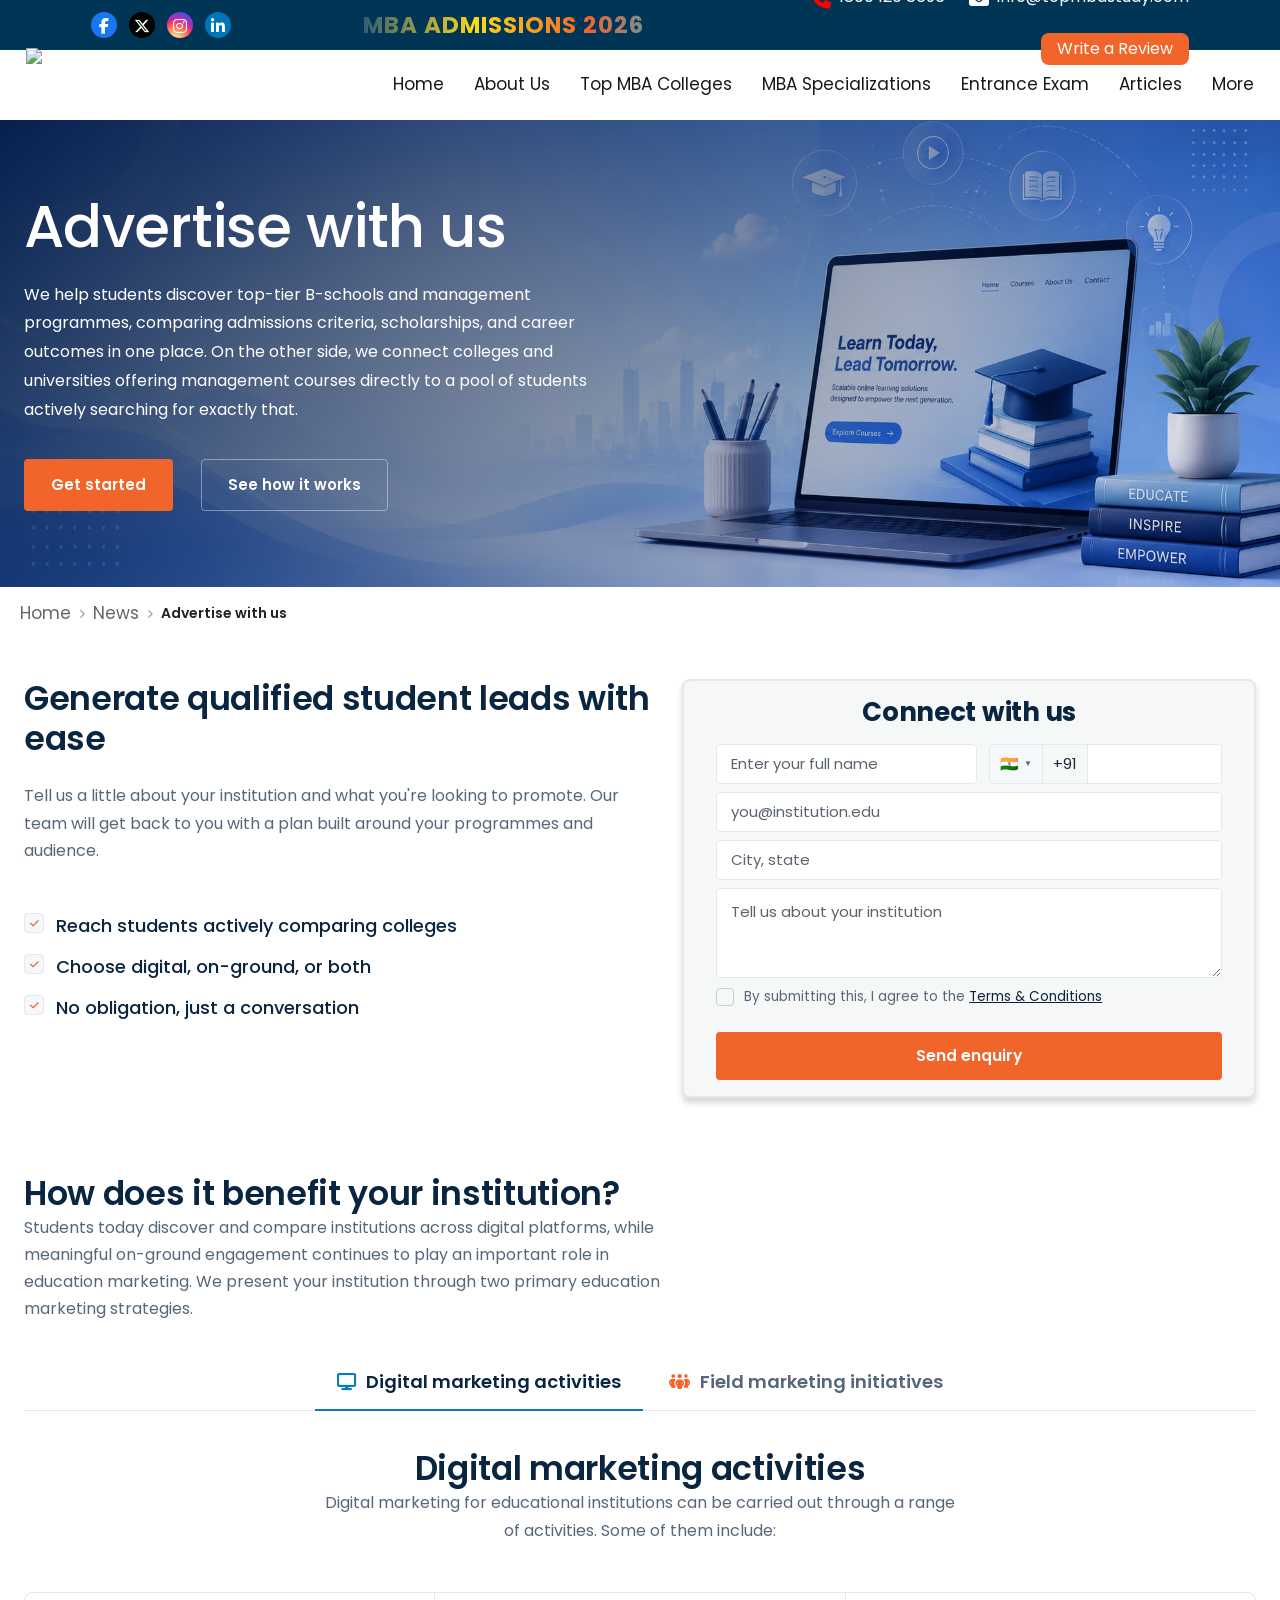
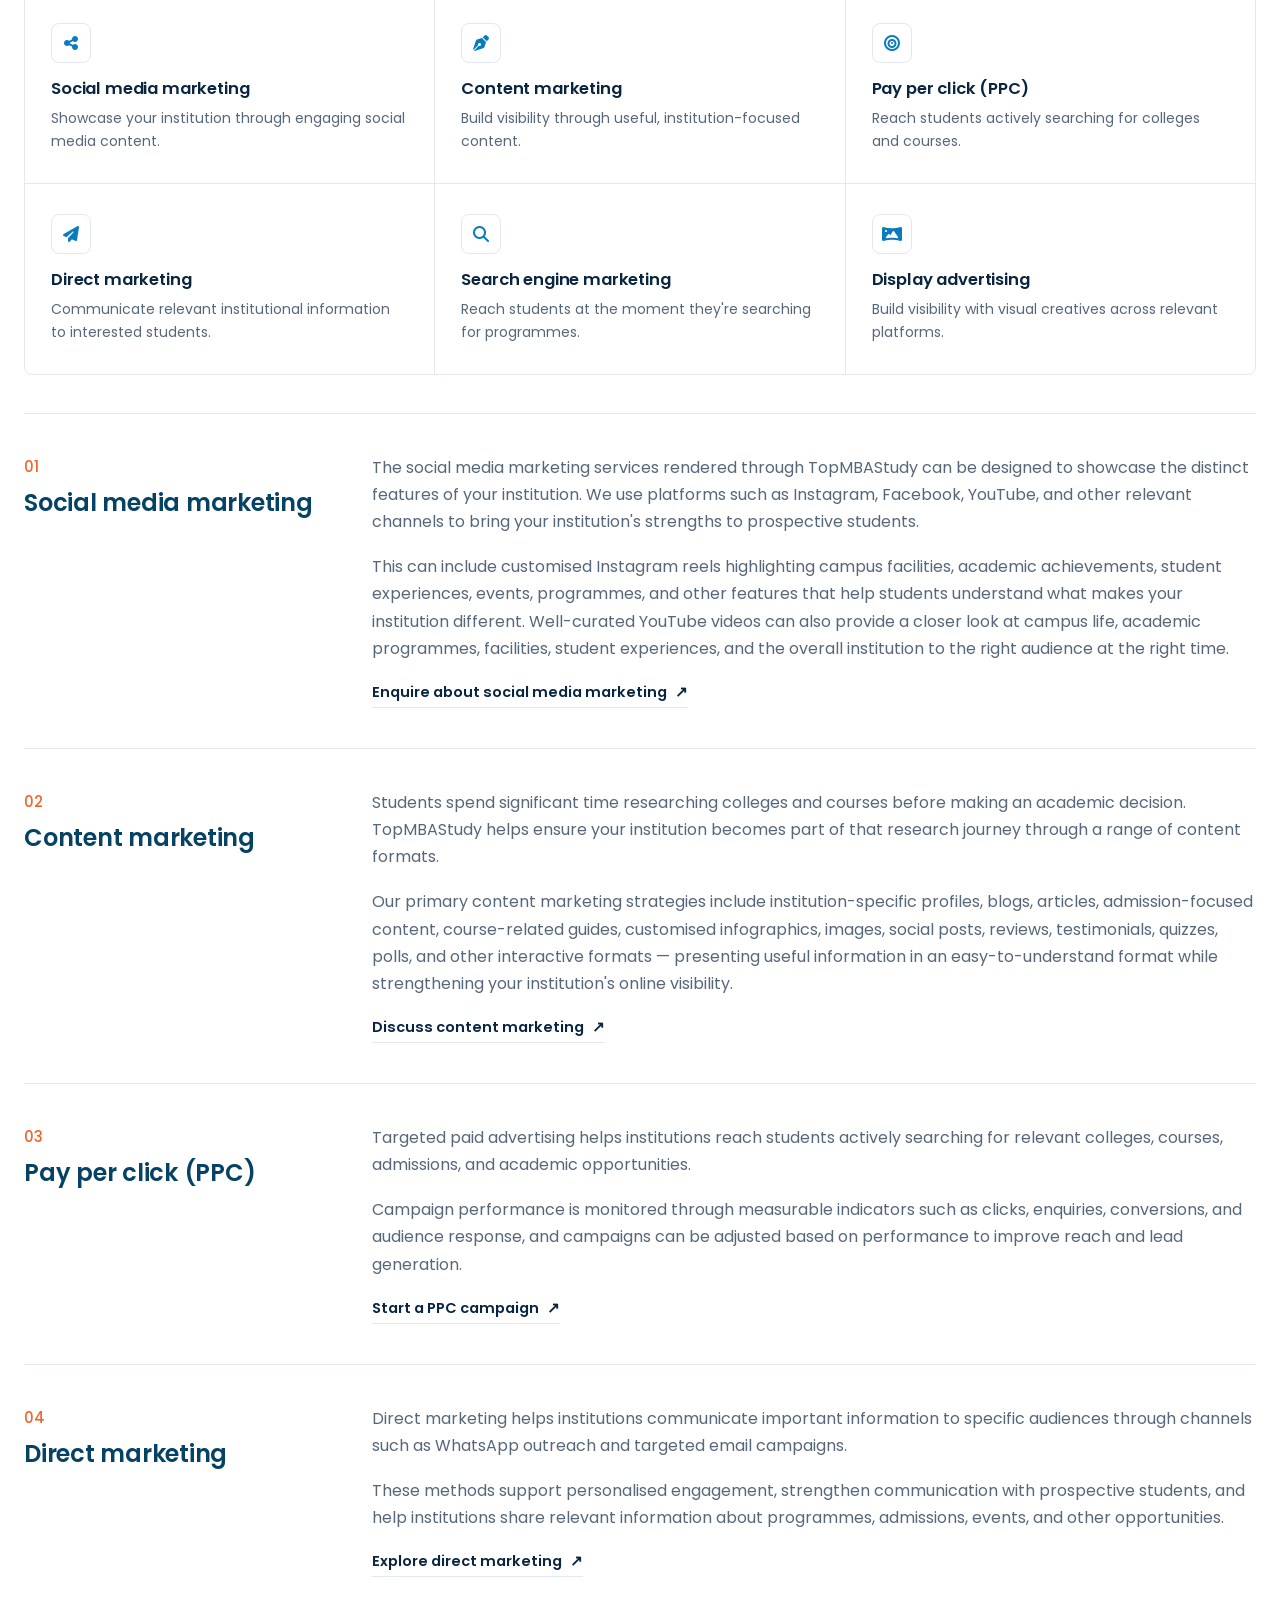
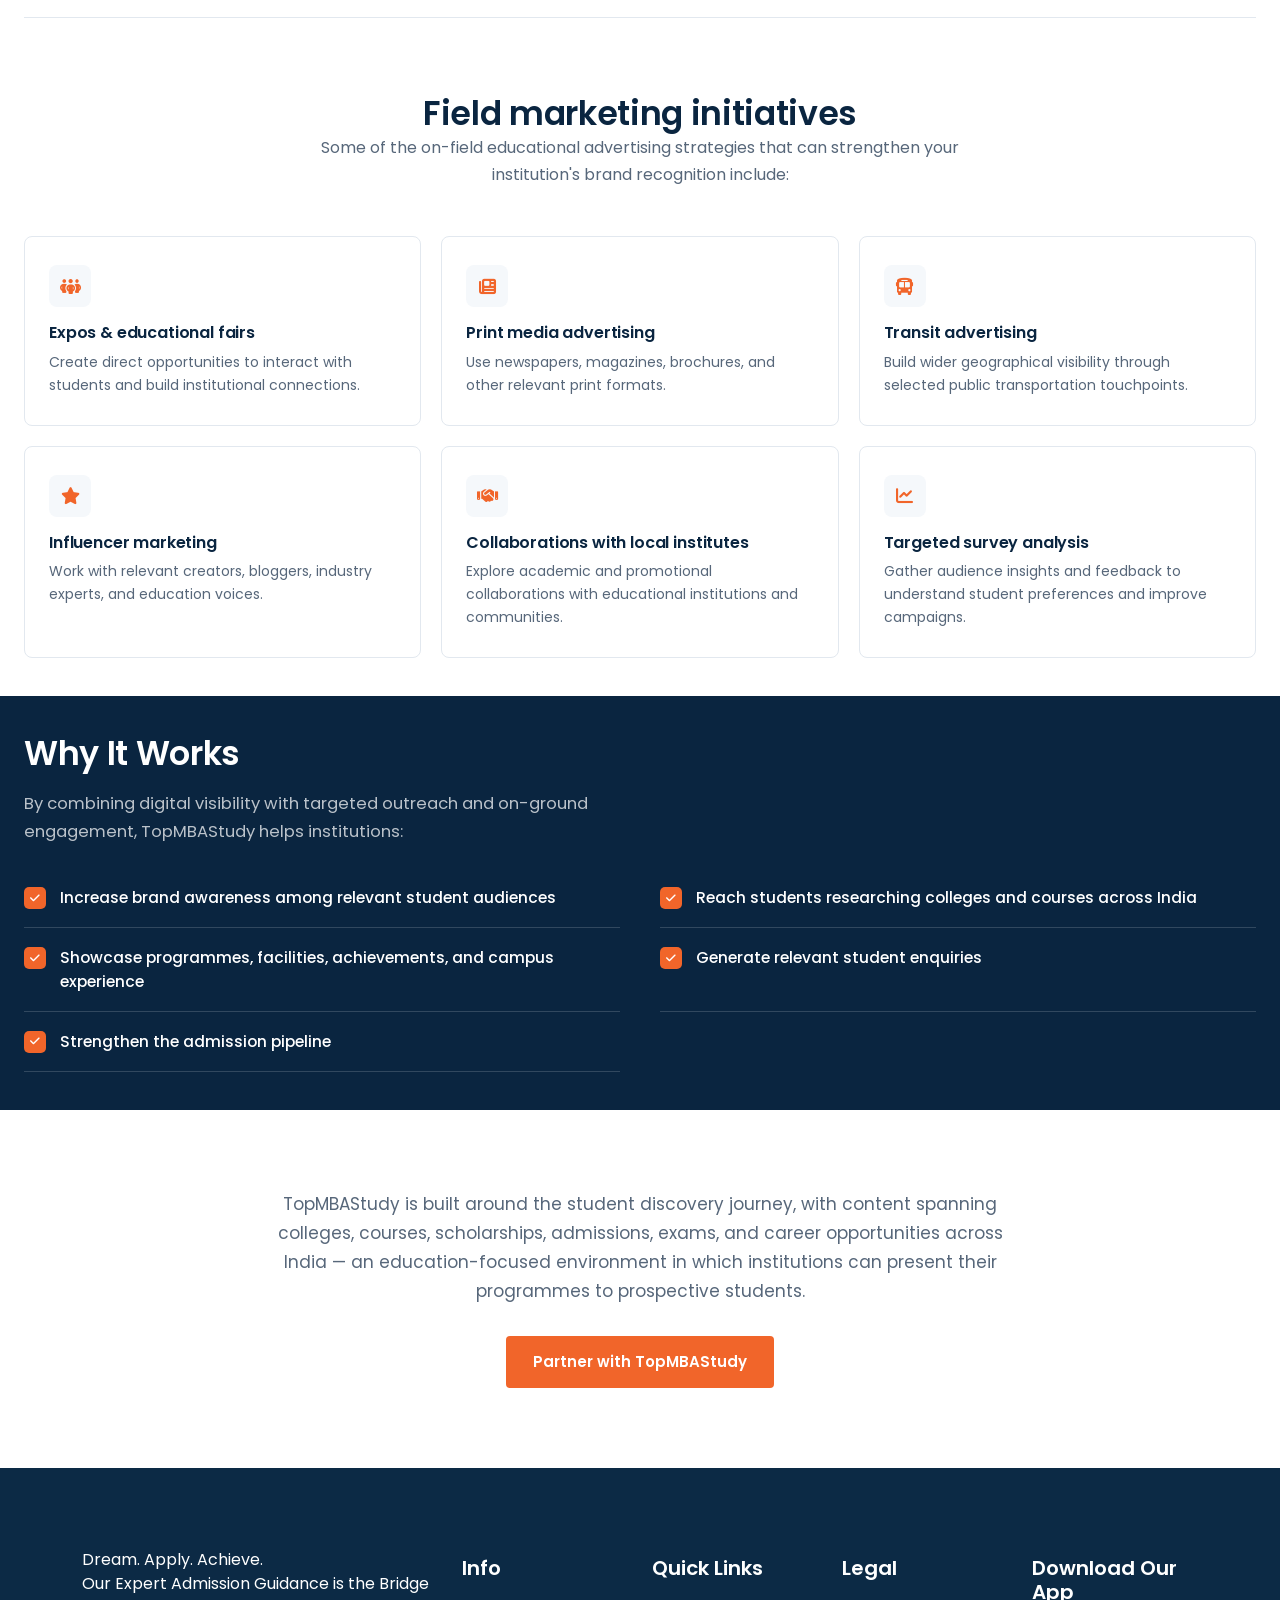
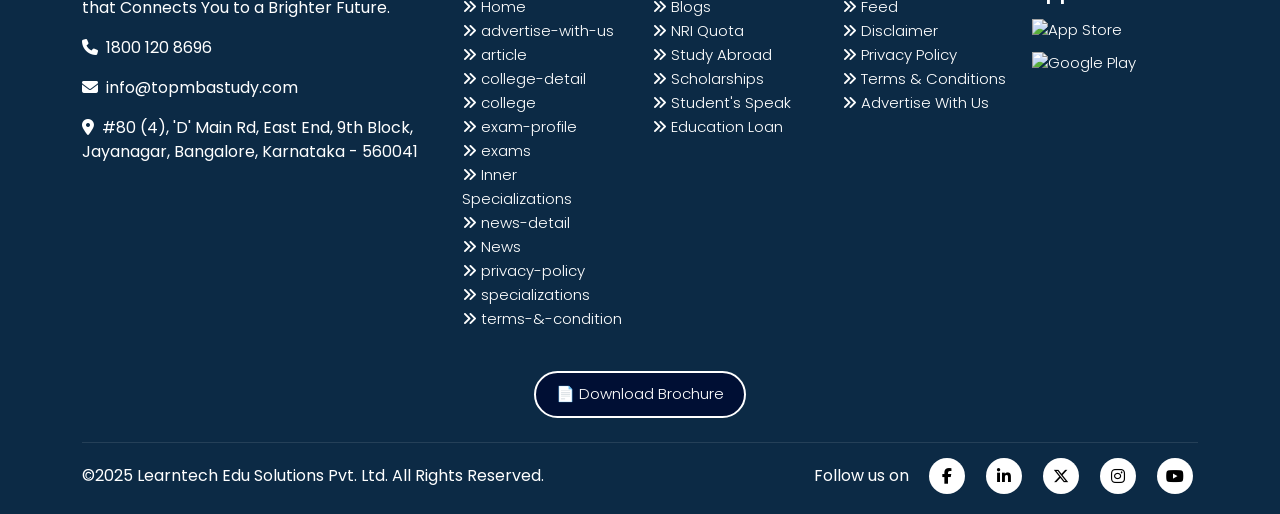
==== advertise-with-us.html @ 3ed88107 "Add files via upload" ====
<!doctype html>
<html lang="en">

<head>
    <meta charset="utf-8" />
    <meta name="viewport" content="width=device-width, initial-scale=1" />
    <title>Advertise with us</title>
    <link rel="preload" as="image" href="poster.jpg">
    <!-- Bootstrap 5 CSS -->
    <link href="https://cdn.jsdelivr.net/npm/bootstrap@5.3.3/dist/css/bootstrap.min.css" rel="stylesheet">
    <!-- Font Awesome Free CDN (no SRI/crossorigin to avoid blocking) -->
    <link rel="stylesheet" href="https://cdnjs.cloudflare.com/ajax/libs/intl-tel-input/17.0.19/css/intlTelInput.css" />
    <link href="https://cdn.jsdelivr.net/npm/bootstrap@5.3.2/dist/css/bootstrap.min.css" rel="stylesheet" />
    <link rel="stylesheet" href="https://cdn.jsdelivr.net/npm/slick-carousel@1.8.1/slick/slick.css" />
    <link rel="stylesheet" href="https://cdn.jsdelivr.net/npm/slick-carousel@1.8.1/slick/slick-theme.css" />
    <link rel="stylesheet" href="https://cdnjs.cloudflare.com/ajax/libs/font-awesome/6.5.0/css/all.min.css">
    <link rel="stylesheet" href="https://cdnjs.cloudflare.com/ajax/libs/font-awesome/7.0.1/css/all.min.css"
        integrity="sha512-2SwdPD6INVrV/lHTZbO2nodKhrnDdJK9/kg2XD1r9uGqPo1cUbujc+IYdlYdEErWNu69gVcYgdxlmVmzTWnetw=="
        crossorigin="anonymous" referrerpolicy="no-referrer" />
    <link href="https://unpkg.com/aos@2.3.1/dist/aos.css" rel="stylesheet">
    <script src="https://code.jquery.com/jquery-3.6.0.min.js"></script>
    <script src="https://cdn.jsdelivr.net/npm/bootstrap@5.3.2/dist/js/bootstrap.bundle.min.js"></script>
    <script src="https://cdn.jsdelivr.net/npm/slick-carousel@1.8.1/slick/slick.min.js"></script>
    <script src="https://cdnjs.cloudflare.com/ajax/libs/intl-tel-input/17.0.19/js/intlTelInput.min.js"></script>
    <script src="https://unpkg.com/aos@2.3.1/dist/aos.js"></script>
    <script src="https://cdnjs.cloudflare.com/ajax/libs/gsap/3.12.5/gsap.min.js"></script>
    <link href="https://fonts.googleapis.com/css2?family=Poppins:wght@100;200;300;400;500;600;700;800&display=swap"
        rel="stylesheet">
    <!-- Bootstrap Icons -->
    <link href="https://cdn.jsdelivr.net/npm/bootstrap-icons@1.11.1/font/bootstrap-icons.css" rel="stylesheet">
    <!-- Display typeface for the redesigned inner sections -->
    <link rel="preconnect" href="https://fonts.googleapis.com">
    <link
        href="https://fonts.googleapis.com/css2?family=Fraunces:opsz,wght@9..144,340;9..144,440;9..144,500;9..144,600&display=swap"
        rel="stylesheet">


    <style>
        /* Vibrant gradient background */
        .vibrant-gradient {
            background: linear-gradient(135deg,
                    #00a2e1 0%,
                    /* Bright blue */
                    #feda16 35%,
                    /* Vibrant yellow */
                    #f1652a 70%,
                    /* Strong orange/red */
                    #0b7bbf 100%
                    /* Dark blue */
                );
        }

        :root {
            --blue: #0b7bbf;
            --light-blue: #00a2e1;
            --orange: #f1652a;
            --yellow: #feda16;
            --und-green: #ffae00;
            --ink: #ffffff;
            --paper: #ffffff;
            --headline: clamp(26px, 2.5vw + 16px, 40px);
            --mega: clamp(88px, 15vw, 260px);
            --gutter: clamp(16px, 2vw, 28px);
            --safe-left: clamp(16px, 6vw, 96px);
            --safe-bottom: clamp(16px, 6vh, 120px);
        }

        * {
            box-sizing: border-box;
        }

        p {
            color: #000 !important;
            font-size: 16px !important;
        }

        h5 {
            font-size: 24px !important;
            color: #000;
            font-weight: 700;
        }

        html,
        body {
            height: 100%;
            margin: 0;
            font-family: "Poppins" !important;
            color: var(--paper);
            background: var(--ink);
        }

        .infobar {
            background: #003556;
            color: #fff;
            font-size: 15px;
            display: flex;
            justify-content: space-between;
            align-items: center;
            padding: 4px var(--gutter);
            height: 50px;


        }

        .infobar .left,
        .infobar .center,
        .infobar .right {
            display: flex;
            align-items: center;
            gap: 12px;
            margin-inline: 65px;
        }

        .infobar .left a {
            color: #000000;
            text-decoration: none;
            font-size: 18px;
            transition: opacity 0.2s, transform 0.2s;
        }

        .infobar .left a:hover {
            opacity: 1;
            transform: scale(1.1);
        }

        .infobar .center {
            justify-content: center;
            flex: 1;
            text-align: center;
        }

        .infobar .right {
            justify-content: flex-end;
        }

        /* Main navbar */
        .topbar {
            background: #ffffff;
            color: #fff;
            height: 70px;
        }

        .topbar-inner {
            max-width: 1400px;
            margin: 0 auto;
            display: flex;
            align-items: center;
            justify-content: space-between;
            padding: 0 var(--gutter);
            gap: 20px;
            height: 100%;
        }

        .btn {
            background-color: #f1652a !important;
        }

        .brand {
            display: flex;
            align-items: center;
            gap: 12px;
            text-decoration: none;
            color: #fff;
        }

        .brand img {
            height: 75px;
            width: auto;
        }

        nav {
            display: flex;
            gap: 30px;
            flex-wrap: wrap;
        }

        nav a {
            color: #000000;
            text-decoration: none;
            font-size: 17px;
            opacity: .9;
            font-weight: 4 00;
        }

        nav a:hover {
            opacity: 1;
        }

        html {
            scroll-behavior: smooth;
        }

        input,
        textarea,
        select,
        button,
        .btn,
        .form-control {
            font-family: "Poppins", sans-serif !important;
        }

        img {
            max-width: 100%;
        }

        @media (max-width: 900px) {
            .breadcrumb-nav {
                margin-left: var(--gutter);
            }
        }
    </style>
</head>

<body>

    <!-- Thin top info bar -->
    <div class="infobar">
        <div class="left">
            <a href="https://facebook.com" target="_blank" aria-label="Facebook" class="social facebook">
                <i class="fa-brands fa-facebook-f"></i>
            </a>
            <a href="https://twitter.com" target="_blank" aria-label="X (Twitter)" class="social twitter">
                <i class="fa-brands fa-x-twitter"></i>
            </a>
            <a href="https://instagram.com" target="_blank" aria-label="Instagram" class="social instagram">
                <i class="fa-brands fa-instagram"></i>
            </a>
            <a href="https://linkedin.com" target="_blank" aria-label="LinkedIn" class="social linkedin">
                <i class="fa-brands fa-linkedin-in"></i>
            </a>



            <!-- ✨ New pulsing text -->
            <span class="pulse-text">MBA Admissions 2026</span>
        </div>

        <style>
            /* Flowing gradient + pulsing glow + soft grow/shrink */
            .pulse-text {
                position: relative;
                font-weight: 700;
                font-size: 23px;
                margin-left: 120px;
                text-transform: uppercase;
                letter-spacing: 1px;
                color: #ffffff;
                /* fallback color */
                background: linear-gradient(90deg,
                        rgba(255, 255, 255, 0.2) 0%,
                        #feda16 20%,
                        #f1652a 40%,
                        #00b7ff 60%,
                        rgba(255, 255, 255, 0.2) 100%);
                background-size: 200% auto;
                -webkit-background-clip: text;
                -webkit-text-fill-color: transparent;
                animation:
                    highlightFlow 3.5s linear infinite,
                    pulseGlow 2.5s ease-in-out infinite,
                    pulseScale 3s ease-in-out infinite;
                white-space: nowrap;
                display: inline-block;
            }

            /* Gradient flowing animation */
            @keyframes highlightFlow {
                0% {
                    background-position: 200% center;
                }

                50% {
                    background-position: 100% center;
                }

                100% {
                    background-position: -200% center;
                }
            }

            /* Soft glowing pulse */
            @keyframes pulseGlow {
                0% {
                    filter: brightness(0.9) drop-shadow(0 0 2px rgba(255, 255, 255, 0.2));
                }

                50% {
                    filter: brightness(1.5) drop-shadow(0 0 8px rgba(255, 213, 0, 0.6));
                }

                100% {
                    filter: brightness(0.9) drop-shadow(0 0 2px rgba(255, 255, 255, 0.2));
                }
            }

            /* Gentle size pulse (grow and shrink) */
            @keyframes pulseScale {
                0% {
                    transform: scale(1);
                }

                50% {
                    transform: scale(1.08);
                }

                100% {
                    transform: scale(1);
                }
            }


            .left {
                display: flex;
                gap: 10px;
            }

            .left a.social {
                display: inline-flex;
                align-items: center;
                justify-content: center;
                width: 26px;
                height: 26px;
                border-radius: 50%;
                color: #fff;
                font-size: 16px;
                transition: all 0.3s ease;

            }

            .left i {
                margin-top: 2px;
            }


            .facebook {
                background-color: #1877f2;
            }

            .twitter {
                background-color: #000000;
            }


            .instagram {
                background: radial-gradient(circle at 30% 107%, #a19b58 0%,
                        #fdf497 5%, #fd5949 45%, #d6249f 60%, #285AEB 90%);
            }


            .linkedin {
                background-color: #0077b5;
            }

            .left a.social:hover {
                transform: translateY(-3px) scale(1.05);
                opacity: 0.9;
            }
        </style>



        <div class="right d-flex align-items-center gap-4 fs-5 flex-wrap text-white">
            <div class="d-flex align-items-center gap-2">
                <i class="fa-solid fa-phone" style="color: red;"></i>
                <span class="fs-6">1800 120 8696</span>
            </div>

            <div class="d-flex align-items-center gap-2">
                <i class="fa-solid fa-envelope" style="color: #fff;"></i>
                <span class="fs-6">info@topmbastudy.com</span>
            </div>

            <button class="btn py-1 px-3 btn-orange">Write a Review</button>
        </div>

        <style>
            .right i {
                margin-top: 4px;
            }

            .btn-orange {
                background-color: #fd9b28;
                color: #fff !important;
                border: none;
                border-radius: 8px !important;
                transition: all 0.3s ease;
            }

            .btn-orange:hover {
                background-color: #e9851f;

            }
        </style>

    </div>


    <!-- Main navbar -->
    <header class="topbar" role="banner">
        <div class="topbar-inner">
            <a class="brand" href="index.html">
                <img src="Top MBA Study Logo_Color.svg" alt="Logo">
            </a>

            <nav aria-label="Primary">
                <a href="index.html">Home</a>

                <div class="dropdown">
                    <a href="#">About Us</a>
                    <div class="dropdown-content">
                        <a href="#">Who We Are</a>
                        <a href="#">Vision & Mission</a>
                        <a href="#">What Do We Offer?</a>
                        <a href="#">Why Choose Us?</a>
                    </div>
                </div>

                <div class="dropdown">
                    <a href="courses.html">Top MBA Colleges</a>
                    <div class="dropdown-content top-colleges">
                        <div class="dropdown-column">
                            <h4>Colleges By State</h4>
                            <a href="#">Maharashtra</a>
                            <a href="#">Karnataka</a>
                            <a href="#">Tamil Nadu</a>
                            <a href="#">Delhi NCR</a>
                            <a href="#">West Bengal</a>
                            <a href="#">Gujarat</a>
                            <a href="#" class="view-more">View More <i class="fa-solid fa-location-arrow"></i></a>
                        </div>

                        <div class="dropdown-column">
                            <h4>Colleges By City</h4>
                            <a href="#">Mumbai</a>
                            <a href="#">Bangalore</a>
                            <a href="#">Chennai</a>
                            <a href="#">Pune</a>
                            <a href="#">Delhi</a>
                            <a href="#">Hyderabad</a>
                            <a href="#">Kolkata</a>
                            <a href="#" class="view-more">View More <i class="fa-solid fa-location-arrow"></i></a>
                        </div>

                        <div class="dropdown-column">
                            <h4>Popular Colleges</h4>
                            <a href="#">IIM Ahmedabad</a>
                            <a href="#">IIM Bangalore</a>
                            <a href="#">ISB Hyderabad</a>
                            <a href="#">XLRI Jamshedpur</a>
                            <a href="#">SPJIMR Mumbai</a>
                            <a href="#">MDI Gurgaon</a>
                            <a href="#">NMIMS Mumbai</a>
                            <a href="#" class="view-more">View More <i class="fa-solid fa-location-arrow"></i></a>
                        </div>
                    </div>
                </div>
                <div class="dropdown">
                    <a href="specializations.html">MBA Specializations</a>
                    <div class="dropdown-content specializations">
                        <div class="spec-grid">
                            <a href="#"><img src="specializations-imgs/Marketing.svg" width="20%" alt=""> Marketing
                                Management</a>
                            <a href="#"><img src="specializations-imgs/Finance.svg" width="20%" alt=""> Finance
                                Management</a>
                            <a href="#"><img src="specializations-imgs/Human Resource.svg" width="20%" alt=""> Human
                                Resource Management</a>
                            <a href="#"><img src="specializations-imgs/International Business.svg" width="20%" alt="">
                                International Business</a>
                            <a href="#"><img src="specializations-imgs/International Business.svg" width="20%" alt="">
                                Operations Management</a>
                            <a href="#"><img src="specializations-imgs/Information Technology.svg" width="20%" alt="">
                                Information Technology</a>
                            <a href="#"><img src="specializations-imgs/Business Analytics.svg" width="20%" alt="">
                                Business Analytics</a>
                            <a href="#"><img src="specializations-imgs/Entrepreneurship.svg" width="20%" alt="">
                                Entrepreneurship</a>
                            <a href="#"><img src="specializations-imgs/Entrepreneurship.svg" width="20%" alt="">
                                Healthcare Management</a>
                            <a href="#"><img src="specializations-imgs/Logistics & Supply Chain.svg" width="20%" alt="">
                                Logistics & Supply Chain</a>
                            <a href="#"><img src="specializations-imgs/Retail Management.svg" width="20%" alt="">
                                Retail
                                Management</a>
                            <a href="#"><img src="specializations-imgs/Tourism & Hospitality.svg" width="20%" alt="">
                                Tourism & Hospitality</a>
                            <a href="#"><img src="specializations-imgs/Project Management.svg" width="20%" alt="">
                                Project Management</a>
                            <a href="#"><img src="specializations-imgs/Agri-Business.svg" width="20%" alt="">
                                Agri-Business</a>
                            <a href="#"><img src="specializations-imgs/Media & Communication.svg" width="20%" alt="">
                                Media & Communication</a>
                            <a href="#" class="view-more mx-3 fs-6">View More <i
                                    class="fa-solid fa-location-arrow"></i></a>
                        </div>
                    </div>
                </div>
                <div class="dropdown">
                    <a href="exams.html">Entrance Exam</a>
                    <div class="dropdown-content">
                        <a href="#">CAT</a>
                        <a href="#">XAT</a>
                        <a href="#">CMAT</a>
                        <a href="#">ATMA</a>
                        <a href="#">NMAT by GMAC</a>
                        <a href="#">SNAP</a>
                        <a href="#">GMAT</a>
                        <a href="#">KMAT</a>
                        <a href="#">PGCET</a>
                        <a href="#">CUET-PG</a>
                        <a href="#" class="view-more">View More <i class="fa-solid fa-location-arrow"></i></a>
                        <!-- <a href="#">MAH-CET</a>
                        <a href="#">AP ICET</a>
                        <a href="#">TANCET</a> -->
                    </div>
                </div>
                <a href="#">Articles</a>
                <a href="#">More</a>
            </nav>

            <style>
                /* --------------------
   Base Setup
-------------------- */


                .spec-grid img {
                    border: 1px solid rgb(228, 228, 228);
                    background-color: #dcecfa;
                    border-radius: 20px;
                }

                /* --------------------
   Navigation & Dropdown Base
-------------------- */
                nav {
                    display: flex;
                    justify-content: center;
                    gap: 30px;
                    position: relative;
                }

                .dropdown {
                    position: relative;
                }

                .dropdown>a {
                    position: relative;
                    z-index: 2;
                }

                .dropdown-content {
                    position: absolute;
                    top: 100%;
                    left: 50%;
                    transform: translateX(-50%) translateY(10px);
                    opacity: 0;
                    pointer-events: none;
                    background: #ffffff;
                    min-width: 200px;
                    box-shadow: 0 8px 24px rgba(0, 0, 0, 0.1);
                    border-radius: 10px;
                    padding: 10px;
                    z-index: 999;
                    transition: all 0.25s ease;
                    font-family: "Poppins", sans-serif !important;
                }

                .dropdown:hover .dropdown-content {
                    opacity: 1;
                    transform: translateX(-50%) translateY(0);
                    pointer-events: auto;
                }

                /* --------------------
   Headings
-------------------- */
                .dropdown-content h4,
                .dropdown-column h4 {
                    color: var(--orange);
                    font-size: 17px;
                    font-weight: 600;
                    margin-bottom: 10px;
                }

                /* --------------------
   Dropdown Links with Arrow Animation
-------------------- */
                .dropdown-content a,
                .dropdown-column a {
                    position: relative;
                    display: flex;
                    align-items: center;
                    gap: 6px;
                    text-decoration: none;
                    color: #000;
                    font-size: 14.5px;
                    padding: 6px 10px;
                    border-radius: 6px;
                    font-weight: 500;
                    transition: all 0.35s ease;
                    transform: translateX(0);
                }

                /* Hidden arrow before hover */
                .dropdown-content a::before,
                .dropdown-column a::before {
                    content: "\f101";
                    /* Font Awesome right arrow (fa-arrow-right) */
                    font-family: "Font Awesome 6 Free";
                    font-weight: 900;
                    opacity: 0;
                    transform: translateX(-6px);
                    transition: all 0.35s ease;
                    font-size: 13px;
                    color: var(--orange);

                }

                /* On hover: arrow appears and moves right, text slides a bit */
                .dropdown-content a:hover,
                .dropdown-column a:hover {
                    color: #002147;
                    transform: translateX(4px);
                    font-weight: 600 !important;
                }

                .dropdown-content a:hover::before,
                .dropdown-column a:hover::before {
                    opacity: 1;
                    transform: translateX(0);
                }

                /* --------------------
   View More Button
-------------------- */
                .dropdown-content .view-more {
                    display: inline-block;
                    color: rgb(0, 76, 114);
                    border-radius: 20px;
                    font-size: 13px;
                    text-decoration: none;
                    transition: background 0.3s ease;
                }

                /* --------------------
   Layout Variants
-------------------- */
                .spec-grid {
                    min-width: 380px;
                }

                .dropdown-content.top-colleges {
                    min-width: 800px;
                    display: grid;
                    grid-template-columns: repeat(3, 1fr);
                    gap: 30px;
                }

                .dropdown-content.specializations {
                    min-width: 420px;
                    columns: 2;
                }

                /* --------------------
   Dropdown Fade Animation
-------------------- */
                @keyframes fadeIn {
                    from {
                        opacity: 0;
                        transform: translateY(10px);
                    }

                    to {
                        opacity: 1;
                        transform: translateY(0);
                    }
                }
            </style>



        </div>
    </header>

    <!-- =========================================================
         REDESIGNED INNER CONTENT
         Design system: flat bordered components, no gradients, no
         pill radii, no heavy shadows. Fraunces for display headings,
         Poppins for UI/body (matches the existing navbar/footer).
    ========================================================= -->
    <style>
        /* ---------- Design tokens (additive; header/footer untouched) ---------- */
        :root {
            --n-navy: #0a2540;
            --n-navy-2: #123256;
            --n-paper: #ffffff;
            --n-mist: #f5f8fb;
            --n-line: #e2e8ef;
            --n-line-dark: rgba(255, 255, 255, .16);
            --n-text: #1c2b3a;
            --n-muted: #57677a;
            --n-muted-light: rgba(255, 255, 255, .72);
            --n-radius-s: 4px;
            --n-radius-m: 8px;
            --n-max: 1380px;
        }

        .aw2 {
            font-family: "Poppins", sans-serif;
            color: var(--n-text);
        }

        .aw2 * {
            box-sizing: border-box;
        }

        .aw2 .aw2-container {
            max-width: var(--n-max);
            margin: 0 auto;
            padding: 0 24px;
        }

        .aw2 h1,
        .aw2 h2,
        .aw2 h3 {
            font-family: "Poppins", sans-serif;
            color: var(--n-navy);
            margin: 0;
            letter-spacing: -0.01em;
        }

        .aw2 p {
            color: var(--n-muted) !important;
            font-size: 16px !important;
            line-height: 1.7;
            margin: 0;
        }

        .aw2 a {
            font-family: "Poppins", sans-serif;
        }

        .aw2 img {
            display: block;
            max-width: 100%;
        }

        .aw2-section {
            padding: 38px 0;
        }



        .aw2-eyebrow {
            display: inline-flex;
            align-items: center;
            gap: 8px;
            font-size: 13.5px;
            font-weight: 600;
            color: var(--n-blue, #0b7bbf);
            margin: 0 0 14px;
        }

        .aw2-eyebrow::before {
            content: "";
            width: 16px;
            height: 1.5px;
            background: var(--orange);
        }

        .aw2-h2 {
            font-size: clamp(26px, 2.6vw, 34px);
            font-weight: 600;
            color: #00244c;
            line-height: 1.2;
            margin-bottom: 16px;
        }

        .aw2-lead {
            max-width: 640px;
            font-size: 16.5px !important;
            color: var(--n-muted) !important;
            line-height: 1.75;
        }

        .aw2-head {
            max-width: 680px;
            margin-bottom: 48px;
        }

        .aw2-head.aw2-center {
            margin-left: auto;
            margin-right: auto;
            text-align: center;
        }

        /* ---------- Buttons ---------- */
        .aw2-btn {
            display: inline-flex;
            align-items: center;
            gap: 10px;
            padding: 14px 26px;
            border-radius: var(--n-radius-s);
            font-family: "Poppins", sans-serif;
            font-weight: 600;
            font-size: 15px;
            text-decoration: none;
            border: 1.5px solid transparent;
            cursor: pointer;
            transition: background .2s ease, color .2s ease, border-color .2s ease;
        }

        .aw2-btn-primary {
            background: var(--orange);
            color: #fff !important;
        }

        .aw2-btn-primary:hover {
            background: #d9531c;
            color: #fff !important;
        }

        .aw2-btn-ghost-light {
            border-color: rgba(255, 255, 255, .4);
            color: #fff !important;
            background: transparent;
        }

        .aw2-btn-ghost-light:hover {
            border-color: #fff;
            background: rgba(255, 255, 255, .08);
        }

        .aw2-btn-outline {
            border-color: var(--n-navy);
            color: var(--n-navy) !important;
            background: transparent;
        }

        .aw2-btn-outline:hover {
            background: var(--n-navy);
            color: #fff !important;
        }

        .aw2-text-link {
            display: inline-flex;
            align-items: center;
            gap: 8px;
            font-weight: 600;
            font-size: 14.5px;
            text-decoration: none;
            color: var(--n-navy) !important;
            border-bottom: 1.5px solid var(--n-line);
            padding-bottom: 3px;
            transition: border-color .2s ease, color .2s ease, gap .2s ease;
        }

        .aw2-text-link span {
            transition: transform .2s ease;
        }

        .aw2-text-link:hover {
            border-color: var(--orange);
            color: var(--orange) !important;
        }

        .aw2-text-link:hover span {
            transform: translate(3px, -3px);
        }

        /* ================= HERO ================= */
        .aw2-hero {
            background: linear-gradient(135deg, rgb(5, 32, 77), rgba(7, 25, 54, 0)), url('Advertise-bg.png') center / cover no-repeat;
            padding: 76px 0 0;
            overflow: hidden;
        }

        .aw2-hero-grid {
            display: grid;
            grid-template-columns: 1.05fr 0.95fr;
            align-items: center;
            gap: 56px;
        }

        .aw2-hero-copy {
            padding-bottom: 76px;
            animation: aw2-rise .7s ease both;
        }

        .aw2-hero-copy .aw2-eyebrow {
            color: #ffd08a;
        }

        .aw2-hero-copy .aw2-eyebrow::before {
            background: var(--orange);
        }

        .aw2-hero h1 {
            color: #fff;
            font-size: clamp(38px, 4.6vw, 58px);
            font-weight: 500;
            line-height: 1.08;
            margin-bottom: 22px;
            animation: aw2-rise .7s .08s ease both;
        }

        .aw2-hero-copy p {
            color: var(--ink) !important;
            font-size: 16px !important;
            line-height: 1.8;
            max-width: 1220px;
            margin-bottom: 34px;
            animation: aw2-rise .7s .16s ease both;
        }

        .aw2-hero-actions {
            display: flex;
            align-items: center;
            gap: 28px;
            flex-wrap: wrap;
            animation: aw2-rise .7s .24s ease both;
        }

        .aw2-hero-figure {
            position: relative;
            align-self: stretch;
            display: flex;
            align-items: flex-end;
        }

        .aw2-hero-figure .frame {
            position: relative;
            border: 1px solid rgba(255, 255, 255, .22);
            border-radius: var(--n-radius-m);
            padding: 10px;
            width: 100%;
        }

        .aw2-hero-figure img {
            width: 100%;
            height: 420px;
            object-fit: cover;
            border-radius: 3px;
        }

        .aw2-hero-figure .mark {
            position: absolute;
            top: -1px;
            right: -1px;
            width: 44px;
            height: 44px;
            background: var(--orange);
            border-radius: 0 var(--n-radius-m) 0 var(--n-radius-m);
        }

        @keyframes aw2-rise {
            from {
                opacity: 0;
                transform: translateY(14px);
            }

            to {
                opacity: 1;
                transform: translateY(0);
            }
        }



        /* ================= LEAD-GEN SECTION ================= */
        .aw2-lead-grid {
            display: grid;
            grid-template-columns: 1.05fr 0.95fr;
            gap: 24px;
            align-items: start;
        }

        .aw2-checklist {
            list-style: none;
            margin: 28px 0 0;
            padding: 0;
            display: flex;
            flex-direction: column;
            gap: 14px;
        }

        .aw2-checklist li {
            display: flex;
            align-items: flex-start;
            gap: 12px;
            font-size: 18px;
            font-weight: 500;
            color: var(--n-navy);
        }

        .aw2-checkmark {
            flex: none;
            width: 20px;
            height: 20px;
            border-radius: 4px;
            background: var(--n-mist);
            border: 1px solid var(--n-line);
            color: var(--orange);
            display: flex;
            align-items: center;
            justify-content: center;
            font-size: 10px;
            margin-top: 1px;
        }

        /* ---- Form card ---- */
        .aw2-form-card {
            border: 2px solid var(--n-line);
            border-radius: var(--n-radius-m);
            padding: 16px 32px;
            background: #f6f7f7;
            box-shadow: 0 5px 6px rgba(0, 0, 0, 0.155);
        }

        .aw2-form-card h3 {
            font-size: 26px;
            font-weight: 700;
            margin-bottom: 6px;
        }

        .aw2-field {
            margin-bottom: 8px;
        }


        .aw2-input,
        .aw2-textarea {
            width: 100%;
            height: 40px;
            padding: 7px 14px;
            background: #fff;
            border: 1px solid var(--n-line);
            border-radius: var(--n-radius-s);
            color: var(--n-text);
            font-family: "Poppins", sans-serif;
            font-size: 15px;
            outline: none;
            transition: border-color .2s ease, box-shadow .2s ease;
        }

        .aw2-input::placeholder,
        .aw2-textarea::placeholder {
            color: #5a636e;
        }

        .aw2-input:focus,
        .aw2-textarea:focus {
            border-color: var(--n-blue, #0b7bbf);
            box-shadow: 0 0 0 3px rgba(11, 123, 191, .12);
        }

        .aw2-textarea {
            height: auto;
            min-height: 90px;
            padding-top: 12px;
            resize: vertical;
        }

        .aw2-phone {
            display: flex;
            align-items: stretch;
            height: 40px;
            border: 1px solid var(--n-line);
            border-radius: var(--n-radius-s);
            overflow: hidden;
        }

        .aw2-phone .cc {
            display: flex;
            align-items: center;
            gap: 5px;
            padding: 0 10px;
            border-right: 1px solid var(--n-line);
            background: var(--n-mist);
            font-size: 15px;
            color: var(--n-muted);
        }

        .aw2-phone .cc small {
            font-size: 8px;
        }

        .aw2-phone .prefix {
            display: flex;
            align-items: center;
            padding: 0 10px;
            font-size: 15px;
            color: var(--n-text);
            border-right: 1px solid var(--n-line);
        }

        .aw2-phone input {
            flex: 1;
            min-width: 0;
            border: none;
            outline: none;
            padding: 0 12px;
            font-family: "Poppins", sans-serif;
            font-size: 15px;
            color: var(--n-text);
        }

        .aw2-check-row {
            display: flex;
            align-items: flex-start;
            gap: 10px;
            margin: 2px 0 24px;
        }

        .aw2-check-row input {
            appearance: none;
            flex: none;
            width: 18px;
            height: 18px;
            margin-top: 1px;
            border: 1.5px solid #c3cdd8;
            border-radius: 4px;
            cursor: pointer;
            position: relative;
        }

        .aw2-check-row input:checked {
            background: var(--n-navy);
            border-color: var(--n-navy);
        }

        .aw2-check-row input:checked::after {
            content: "\2713";
            position: absolute;
            inset: 0;
            display: flex;
            align-items: center;
            justify-content: center;
            font-size: 12px;
            color: #fff;
        }

        .aw2-check-row label {
            font-size: 13.5px;
            line-height: 1.55;
            color: var(--n-muted);
        }

        .aw2-check-row label a {
            color: var(--n-navy);
        }

        .aw2-submit {
            width: 100%;
            height: 48px;
            border: none;
            border-radius: var(--n-radius-s);
            background: var(--orange);
            color: #fff;
            font-family: "Poppins", sans-serif;
            font-size: 15.5px;
            font-weight: 600;
            cursor: pointer;
            transition: background .2s ease;
        }

        .aw2-submit:hover {
            background: #d9531c;
        }

        /* ================= WHY-PARTNER / TABS ================= */
        .aw2-tabbar {
            display: flex;
            justify-content: center;
            gap: 4px;
            margin-top: 32px;
            border-bottom: 1px solid var(--n-line);
        }

        .aw2-tab {
            display: inline-flex;
            align-items: center;
            gap: 10px;
            padding: 14px 22px;
            font-size: 18px;
            font-weight: 600;
            color: var(--n-muted);
            text-decoration: none;
            border-bottom: 2px solid transparent;
            margin-bottom: -1px;
            transition: color .2s ease, border-color .2s ease;
        }

        .aw2-tab i {
            color: var(--orange);
            font-size: 17px;
        }

        .aw2-tab:hover,
        .aw2-tab:focus-visible {
            color: var(--n-navy);
            border-color: var(--n-line);
        }

        .aw2-tab.is-primary {
            color: var(--n-navy);
            border-color: var(--blue);
        }

        .aw2-tab.is-primary.aw2-tab i {
            color: var(--blue);
            border-color: var(--blue);
        }

        /* ================= OVERVIEW CARDS (digital) ================= */
        .aw2-grid-6 {
            display: grid;
            grid-template-columns: repeat(3, 1fr);
            gap: 1px;
            background: var(--n-line);
            border: 1px solid var(--n-line);
            border-radius: var(--n-radius-m);
            overflow: hidden;
        }

        .aw2-mini-card {
            background: #fff;
            padding: 30px 26px;
            transition: background .2s ease;
        }

        .aw2-mini-card:hover {
            background: var(--n-mist);
        }

        .aw2-mini-icon {
            width: 40px;
            height: 40px;
            border-radius: 8px;
            border: 1px solid var(--n-line);
            display: flex;
            align-items: center;
            justify-content: center;
            font-size: 16px;
            color: var(--n-blue, #0b7bbf);
            margin-bottom: 16px;
        }

        .aw2-mini-card h3 {
            font-family: "Poppins", sans-serif;
            font-size: 16.5px !important;
            font-weight: 600;
            color: var(--n-navy);
            margin-bottom: 8px;
        }

        .aw2-mini-card p {
            font-size: 14px !important;
            line-height: 1.65;
        }

        /* ================= DETAILED SERVICES (stacked list) ================= */
        .aw2-service-row {
            display: grid;
            grid-template-columns: 300px 1fr;
            gap: 48px;
            padding: 40px 0;
            border-top: 1px solid var(--n-line);
        }

        .aw2-service-row:last-child {
            border-bottom: 1px solid var(--n-line);
        }

        .aw2-service-row .idx {
            font-family: "Poppins", sans-serif;
            font-size: 15px !important;
            color: var(--orange) !important;
            font-weight: 500;
            margin-bottom: 10px;
        }

        .aw2-service-row h3 {
            font-size: 24px;
            font-weight: 600;
            color: #064263;
            margin-bottom: 0;
        }

        .aw2-service-body p {
            max-width: 1080px;
            margin-bottom: 18px;
        }

        /* ================= FIELD MARKETING GRID ================= */
        .aw2-field-grid {
            display: grid;
            grid-template-columns: repeat(3, 1fr);
            gap: 20px;
        }

        .aw2-field-card {
            border: 1px solid var(--n-line);
            border-radius: var(--n-radius-m);
            padding: 28px 24px;
            transition: border-color .2s ease, background .2s ease;
        }

        .aw2-field-card:hover {
            border-color: var(--n-blue, #0b7bbf);
            background: var(--n-mist);
        }

        .aw2-field-icon {
            width: 42px;
            height: 42px;
            border-radius: 8px;
            background: var(--n-mist);
            color: var(--orange);
            display: flex;
            align-items: center;
            justify-content: center;
            font-size: 17px;
            margin-bottom: 16px;
        }

        .aw2-field-card h3 {
            font-family: "Poppins", sans-serif;
            font-size: 16px !important;
            font-weight: 600;
            color: var(--n-navy);
            margin-bottom: 8px;
        }

        .aw2-field-card p {
            font-size: 14px !important;
            line-height: 1.65;
        }

        /* ================= WHY IT WORKS ================= */
        .aw2-why {
            background: var(--n-navy);
        }

        .aw2-why .aw2-eyebrow {
            color: #ffd08a;
        }

        .aw2-why h2 {
            color: #fff;
            max-width: 620px;
        }

        .aw2-why>.aw2-container>p,
        .aw2-why-lead {
            color: var(--n-muted-light) !important;
            font-size: 16.5px !important;
            max-width: 600px;
            margin-top: 16px;
        }

        .aw2-why-list {
            list-style: none;
            display: grid;
            grid-template-columns: repeat(2, 1fr);
            gap: 18px 40px;
            margin: 40px 0 0;
            padding: 0;
        }

        .aw2-why-list li {
            display: flex;
            align-items: flex-start;
            gap: 14px;
            color: #fff;
            font-size: 15.5px;
            font-weight: 500;
            line-height: 1.5;
            padding-bottom: 18px;
            border-bottom: 1px solid var(--n-line-dark);
        }

        .aw2-why-mark {
            flex: none;
            width: 22px;
            height: 22px;
            border-radius: 5px;
            background: var(--orange);
            color: #fff;
            font-size: 11px;
            display: flex;
            align-items: center;
            justify-content: center;
            margin-top: 1px;
        }

        /* ================= FINAL CTA ================= */
        .aw2-cta {
            text-align: center;
            padding: 80px 0;
        }

        .aw2-cta .aw2-lead {
            max-width: 760px;
            margin: 0 auto 30px;
            font-size: 17px !important;
        }

        /* ================= RESPONSIVE ================= */
        @media (max-width: 991px) {
            .aw2-hero-grid {
                grid-template-columns: 1fr;
            }

            .aw2-hero-figure {
                padding-bottom: 40px;
            }

            .aw2-hero-figure img {
                height: 300px;
            }

            .aw2-lead-grid {
                grid-template-columns: 1fr;
                gap: 48px;
            }

            .aw2-grid-6 {
                grid-template-columns: repeat(2, 1fr);
            }

            .aw2-field-grid {
                grid-template-columns: repeat(2, 1fr);
            }

            .aw2-service-row {
                grid-template-columns: 1fr;
                gap: 14px;
            }

            .aw2-why-list {
                grid-template-columns: 1fr;
            }
        }

        @media (max-width: 640px) {
            .aw2-section {
                padding: 56px 0;
            }

            .aw2-grid-6 {
                grid-template-columns: 1fr;
            }

            .aw2-field-grid {
                grid-template-columns: 1fr;
            }

            .aw2-hero-actions {
                flex-direction: column;
                align-items: flex-start;
                gap: 16px;
            }

            .aw2-form-card {
                padding: 28px 22px;
            }
        }

        @media (prefers-reduced-motion: reduce) {
            .aw2 * {
                animation: none !important;
                transition: none !important;
            }
        }
    </style>

    <div class="aw2">

        <!-- =========================================================
             HERO
        ========================================================= -->
        <section class="aw2-hero">
            <div class="aw2-container">
                <div class="aw2-hero-grid">
                    <div class="aw2-hero-copy">

                        <h1>Advertise with us</h1>
                        <p>We help students discover top-tier B-schools and management programmes, comparing
                            admissions criteria, scholarships, and career outcomes in one place. On the other
                            side, we connect colleges and universities offering management courses directly to
                            a pool of students actively searching for exactly that.</p>
                        <div class="aw2-hero-actions">
                            <a href="#lead-form" class="aw2-btn aw2-btn-primary">Get started</a>
                            <a href="#digital-marketing" class="aw2-btn aw2-btn-ghost-light">See how it works</a>
                        </div>
                    </div>
                </div>
            </div>
        </section>

        <nav class="aw2-crumbbar" aria-label="Breadcrumb">
            <div class="aw2-crumb">
                <a href="#">Home</a>
                <i class="fa-solid fa-chevron-right"></i>
                <a href="#">News</a>
                <i class="fa-solid fa-chevron-right"></i>
                <span class="current">Advertise with us</span>
            </div>
        </nav>

        <style>
            .aw2-crumbbar {
                width: 100%;
                margin: 0;
                padding: 0;
                background: transparent;
                border: none;
                box-sizing: border-box;
            }

            .aw2-crumb {
                display: flex;
                align-items: center;
                justify-content: flex-start;
                gap: 8px;

                width: 100%;
                max-width: 100%;
                margin: 0;
                padding: 14px 20px;
                box-sizing: border-box;

                font-size: 14px;
                text-align: left;
            }

            .aw2-crumb a {
                color: #555;
                text-decoration: none;
            }

            .aw2-crumb i {
                flex-shrink: 0;
                font-size: 9px;
                color: #999;
            }

            .aw2-crumb .current {
                color: #222;
                font-weight: 600;
            }
        </style>


        <!-- =========================================================
             LEAD GENERATION
        ========================================================= -->
        <section class="aw2-section" id="lead-form">
            <div class="aw2-container">
                <div class="aw2-lead-grid">
                    <div>
                        <h2 class="aw2-h2 mb-4">Generate qualified student leads with ease</h2>
                        <p class="aw2-lead mb-5">Tell us a little about your institution and what you're looking to
                            promote. Our team will get back to you with a plan built around your programmes and
                            audience.</p>
                        <ul class="aw2-checklist">
                            <li><span class="aw2-checkmark"><i class="fa-solid fa-check"></i></span> Reach students
                                actively comparing colleges</li>
                            <li><span class="aw2-checkmark"><i class="fa-solid fa-check"></i></span> Choose digital,
                                on-ground, or both</li>
                            <li><span class="aw2-checkmark"><i class="fa-solid fa-check"></i></span> No obligation,
                                just a conversation</li>
                        </ul>
                    </div>

                    <form class="aw2-form-card">
                        <h3 class="text-center mb-3">Connect with us</h3>
                        <div class="aw2-field" style="display:flex; gap:12px; align-items:stretch;">
                            <input type="text" id="aw2-name" class="aw2-input" placeholder="Enter your full name"
                                required style="flex:1; min-width:0;">
                            <div class="aw2-phone" style="flex:1; min-width:0;">
                                <span class="cc">🇮🇳 <small>▼</small></span>
                                <span class="prefix">+91</span>
                                <input type="tel" id="aw2-phone" required>
                            </div>
                        </div>

                        <div class="aw2-field">
                            <input type="email" id="aw2-email" class="aw2-input" placeholder="you@institution.edu"
                                required>
                        </div>

                        <div class="aw2-field">
                            <input type="text" id="aw2-location" class="aw2-input" placeholder="City, state" required>
                        </div>

                        <div class="aw2-field" style="margin-bottom:0;">
                            <textarea id="aw2-message" class="aw2-textarea" placeholder="Tell us about your institution"
                                rows="1"></textarea>
                        </div>

                        <div class="aw2-check-row">
                            <input type="checkbox" id="aw2-terms" required>
                            <label for="aw2-terms">By submitting this, I agree to the
                                <a href="#">Terms &amp; Conditions</a></label>
                        </div>

                        <button type="submit" class="aw2-submit">Send enquiry</button>
                    </form>
                </div>
            </div>
        </section>

        <!-- =========================================================
             WHY PARTNER + TABS
        ========================================================= -->
        <section class="aw2-section" style="padding-bottom: 0;">
            <div class="aw2-container">

                <h2 class="aw2-h2">How does it benefit your institution?</h2>
                <p class="aw2-lead">Students today discover and compare institutions across digital platforms,
                    while meaningful on-ground engagement continues to play an important role in education
                    marketing. We present your institution through two primary education marketing strategies.</p>
                <div class="aw2-tabbar">
                    <a href="#digital-marketing" class="aw2-tab is-primary"><i class="fa-solid fa-display"></i>
                        Digital marketing activities</a>
                    <a href="#field-marketing" class="aw2-tab"><i class="fa-solid fa-people-group"></i> Field
                        marketing initiatives</a>
                </div>
            </div>
        </section>

        <!-- =========================================================
             DIGITAL MARKETING — overview
        ========================================================= -->
        <section class="aw2-section" id="digital-marketing">
            <div class="aw2-container">
                <div class="aw2-head aw2-center">

                    <h2 class="aw2-h2">Digital marketing activities</h2>
                    <p class="aw2-lead" style="margin: 0 auto;">Digital marketing for educational institutions can
                        be carried out through a range of activities. Some of them include:</p>
                </div>

                <div class="aw2-grid-6">
                    <div class="aw2-mini-card">
                        <div class="aw2-mini-icon"><i class="fa-solid fa-share-nodes"></i></div>
                        <h3>Social media marketing</h3>
                        <p>Showcase your institution through engaging social media content.</p>
                    </div>
                    <div class="aw2-mini-card">
                        <div class="aw2-mini-icon"><i class="fa-solid fa-pen-nib"></i></div>
                        <h3>Content marketing</h3>
                        <p>Build visibility through useful, institution-focused content.</p>
                    </div>
                    <div class="aw2-mini-card">
                        <div class="aw2-mini-icon"><i class="fa-solid fa-bullseye"></i></div>
                        <h3>Pay per click (PPC)</h3>
                        <p>Reach students actively searching for colleges and courses.</p>
                    </div>
                    <div class="aw2-mini-card">
                        <div class="aw2-mini-icon"><i class="fa-solid fa-paper-plane"></i></div>
                        <h3>Direct marketing</h3>
                        <p>Communicate relevant institutional information to interested students.</p>
                    </div>
                    <div class="aw2-mini-card">
                        <div class="aw2-mini-icon"><i class="fa-solid fa-magnifying-glass"></i></div>
                        <h3>Search engine marketing</h3>
                        <p>Reach students at the moment they're searching for programmes.</p>
                    </div>
                    <div class="aw2-mini-card">
                        <div class="aw2-mini-icon"><i class="fa-solid fa-panorama"></i></div>
                        <h3>Display advertising</h3>
                        <p>Build visibility with visual creatives across relevant platforms.</p>
                    </div>
                </div>
            </div>
        </section>

        <!-- =========================================================
             DIGITAL MARKETING — detailed, stacked editorial list
        ========================================================= -->
        <section class="aw2-section" style="padding-top: 0;">
            <div class="aw2-container">

                <div class="aw2-service-row" id="social-media">
                    <div>
                        <p class="idx">01</p>
                        <h3>Social media marketing</h3>
                    </div>
                    <div class="aw2-service-body">
                        <p>The social media marketing services rendered through TopMBAStudy can be designed to
                            showcase the distinct features of your institution. We use platforms such as
                            Instagram, Facebook, YouTube, and other relevant channels to bring your institution's
                            strengths to prospective students.</p>
                        <p>This can include customised Instagram reels highlighting campus facilities, academic
                            achievements, student experiences, events, programmes, and other features that help
                            students understand what makes your institution different. Well-curated YouTube
                            videos can also provide a closer look at campus life, academic programmes, facilities,
                            student experiences, and the overall institution to the right audience at the right
                            time.</p>
                        <a href="#" class="aw2-text-link">Enquire about social media marketing <span>&#8599;</span></a>
                    </div>
                </div>

                <div class="aw2-service-row" id="content-marketing">
                    <div>
                        <p class="idx">02</p>
                        <h3>Content marketing</h3>
                    </div>
                    <div class="aw2-service-body">
                        <p>Students spend significant time researching colleges and courses before making an
                            academic decision. TopMBAStudy helps ensure your institution becomes part of that
                            research journey through a range of content formats.</p>
                        <p>Our primary content marketing strategies include institution-specific profiles, blogs,
                            articles, admission-focused content, course-related guides, customised infographics,
                            images, social posts, reviews, testimonials, quizzes, polls, and other interactive
                            formats — presenting useful information in an easy-to-understand format while
                            strengthening your institution's online visibility.</p>
                        <a href="#" class="aw2-text-link">Discuss content marketing <span>&#8599;</span></a>
                    </div>
                </div>

                <div class="aw2-service-row" id="ppc">
                    <div>
                        <p class="idx">03</p>
                        <h3>Pay per click (PPC)</h3>
                    </div>
                    <div class="aw2-service-body">
                        <p>Targeted paid advertising helps institutions reach students actively searching for
                            relevant colleges, courses, admissions, and academic opportunities.</p>
                        <p>Campaign performance is monitored through measurable indicators such as clicks,
                            enquiries, conversions, and audience response, and campaigns can be adjusted based on
                            performance to improve reach and lead generation.</p>
                        <a href="#" class="aw2-text-link">Start a PPC campaign <span>&#8599;</span></a>
                    </div>
                </div>

                <div class="aw2-service-row" id="direct-marketing">
                    <div>
                        <p class="idx">04</p>
                        <h3>Direct marketing</h3>
                    </div>
                    <div class="aw2-service-body">
                        <p>Direct marketing helps institutions communicate important information to specific
                            audiences through channels such as WhatsApp outreach and targeted email campaigns.</p>
                        <p>These methods support personalised engagement, strengthen communication with
                            prospective students, and help institutions share relevant information about
                            programmes, admissions, events, and other opportunities.</p>
                        <a href="#" class="aw2-text-link">Explore direct marketing <span>&#8599;</span></a>
                    </div>
                </div>
            </div>
        </section>

        <!-- =========================================================
             FIELD MARKETING
        ========================================================= -->
        <section class="aw2-section" id="field-marketing">
            <div class="aw2-container">
                <div class="aw2-head aw2-center">

                    <h2 class="aw2-h2">Field marketing initiatives</h2>
                    <p class="aw2-lead" style="margin: 0 auto;">Some of the on-field educational advertising
                        strategies that can strengthen your institution's brand recognition include:</p>
                </div>

                <div class="aw2-field-grid">
                    <div class="aw2-field-card" id="expos">
                        <div class="aw2-field-icon"><i class="fa-solid fa-people-group"></i></div>
                        <h3>Expos & educational fairs</h3>
                        <p>Create direct opportunities to interact with students and build institutional connections.
                        </p>
                    </div>
                    <div class="aw2-field-card" id="print-media">
                        <div class="aw2-field-icon"><i class="fa-solid fa-newspaper"></i></div>
                        <h3>Print media advertising</h3>
                        <p>Use newspapers, magazines, brochures, and other relevant print formats.
                        </p>
                    </div>
                    <div class="aw2-field-card" id="transit">
                        <div class="aw2-field-icon"><i class="fa-solid fa-bus"></i></div>
                        <h3>Transit advertising</h3>
                        <p>Build wider geographical visibility through selected public transportation touchpoints.
                        </p>
                    </div>
                    <div class="aw2-field-card" id="influencer">
                        <div class="aw2-field-icon"><i class="fa-solid fa-star"></i></div>
                        <h3>Influencer marketing</h3>
                        <p>Work with relevant creators, bloggers, industry experts, and education voices.
                        </p>
                    </div>
                    <div class="aw2-field-card" id="collaborations">
                        <div class="aw2-field-icon"><i class="fa-solid fa-handshake"></i></div>
                        <h3>Collaborations with local institutes</h3>
                        <p>Explore academic and promotional collaborations with educational institutions and
                            communities.
                        </p>
                    </div>
                    <div class="aw2-field-card" id="survey">
                        <div class="aw2-field-icon"><i class="fa-solid fa-chart-line"></i></div>
                        <h3>Targeted survey analysis</h3>
                        <p>Gather audience insights and feedback to understand student preferences and improve
                            campaigns.
                        </p>
                    </div>
                </div>
            </div>
        </section>

        <!-- =========================================================
             WHY IT WORKS
        ========================================================= -->
        <section class="aw2-section aw2-why">
            <div class="aw2-container">

                <h2 class="aw2-h2">Why It Works</h2>
                <p class="aw2-why-lead">By combining digital visibility with targeted outreach and on-ground
                    engagement, TopMBAStudy helps institutions:</p>
                <ul class="aw2-why-list">
                    <li><span class="aw2-why-mark"><i class="fa-solid fa-check"></i></span> Increase brand
                        awareness among relevant student audiences</li>
                    <li><span class="aw2-why-mark"><i class="fa-solid fa-check"></i></span> Reach students
                        researching colleges and courses across India</li>
                    <li><span class="aw2-why-mark"><i class="fa-solid fa-check"></i></span> Showcase programmes,
                        facilities, achievements, and campus experience</li>
                    <li><span class="aw2-why-mark"><i class="fa-solid fa-check"></i></span> Generate relevant
                        student enquiries</li>
                    <li><span class="aw2-why-mark"><i class="fa-solid fa-check"></i></span> Strengthen the
                        admission pipeline</li>
                </ul>
            </div>
        </section>

        <!-- =========================================================
             FINAL CTA
        ========================================================= -->
        <section class="aw2-cta">
            <div class="aw2-container">
                <p class="aw2-lead" style="margin: 0 auto 30px;">TopMBAStudy is built around the student
                    discovery journey, with content spanning colleges, courses, scholarships, admissions, exams,
                    and career opportunities across India — an education-focused environment in which
                    institutions can present their programmes to prospective students.</p>
                <a href="#lead-form" class="aw2-btn aw2-btn-primary">Partner with TopMBAStudy</a>
            </div>
        </section>

    </div>

    <!-- -==================================================FOOTER SECTION -->

    <!-- Footer -->
    <footer class="footer">
        <div class="container">
            <div class="row">
                <!-- Logo & Info -->
                <div class="col-lg-4 col-md-6 mb-4 left-text ">
                    <div class="footer-logo mb-3">
                        <img src="Top MBA Study Logo_Color.svg" alt="">
                    </div>
                    <p>Dream. Apply. Achieve.<br>
                        Our Expert Admission Guidance is the Bridge that Connects You to a Brighter Future.</p>
                    <p><i class="fa fa-phone me-2"></i>1800 120 8696</p>
                    <p><i class="fa fa-envelope me-2"></i>info@topmbastudy.com</p>
                    <p><i class="fa fa-map-marker-alt me-2"></i>#80 (4), 'D' Main Rd, East End, 9th
                        Block,<br>Jayanagar,
                        Bangalore, Karnataka - 560041</p>
                </div>

                <!-- Info -->
                <div class="col-lg-2 col-md-6 mb-4 pt-5">
                    <h6 class="footer-title">Info</h6>
                    <ul class="list-unstyled">
                        <li><a href="index.html"><i class="fa-solid fa-angles-right"></i> Home</a></li>
                        <li><a href="advertise-with-us.html"><i class="fa-solid fa-angles-right"></i>
                                advertise-with-us</a></li>
                        <li><a href="article.html"><i class="fa-solid fa-angles-right"></i> article</a></li>
                        <li><a href="college-detail.html"><i class="fa-solid fa-angles-right"></i> college-detail</a>
                        </li>
                        <li><a href="college.html"><i class="fa-solid fa-angles-right"></i> college</a></li>
                        <li><a href="exam-profile.html"><i class="fa-solid fa-angles-right"></i> exam-profile</a></li>
                        <li><a href="exams.html"><i class="fa-solid fa-angles-right"></i> exams</a></li>
                        <li><a href="Inner Specializations.html"><i class="fa-solid fa-angles-right"></i> Inner
                                Specializations</a></li>
                        <li><a href="news-detail.html"><i class="fa-solid fa-angles-right"></i> news-detail</a></li>
                        <li><a href="news.html"><i class="fa-solid fa-angles-right"></i> News</a></li>
                        <li><a href="privacy-policy.html"><i class="fa-solid fa-angles-right"></i> privacy-policy</a>
                        </li>
                        <li><a href="specializations.html"><i class="fa-solid fa-angles-right"></i> specializations</a>
                        </li>
                        <li><a href="terms-&-condition.html"><i class="fa-solid fa-angles-right"></i>
                                terms-&-condition</a></li>
                    </ul>
                </div>

                <!-- Quick Links -->
                <div class="col-lg-2 col-md-6 mb-4  pt-5">
                    <h6 class="footer-title">Quick Links</h6>
                    <ul class="list-unstyled">
                        <li><a href="#"><i class="fa-solid fa-angles-right"></i> Blogs</a></li>
                        <li><a href="#"><i class="fa-solid fa-angles-right"></i> NRI Quota</a></li>
                        <li><a href="#"><i class="fa-solid fa-angles-right"></i> Study Abroad</a></li>
                        <li><a href="#"><i class="fa-solid fa-angles-right"></i> Scholarships</a></li>
                        <li><a href="#"><i class="fa-solid fa-angles-right"></i> Student's Speak</a></li>
                        <li><a href="#"><i class="fa-solid fa-angles-right"></i> Education Loan</a></li>
                    </ul>
                </div>

                <!-- Legal -->
                <div class="col-lg-2 col-md-6 mb-4 pt-5">
                    <h6 class="footer-title">Legal</h6>
                    <ul class="list-unstyled">
                        <li><a href="#"><i class="fa-solid fa-angles-right"></i> Feed</a></li>
                        <li><a href="#"><i class="fa-solid fa-angles-right"></i> Disclaimer</a></li>
                        <li><a href="#"><i class="fa-solid fa-angles-right"></i> Privacy Policy</a></li>
                        <li><a href="#"><i class="fa-solid fa-angles-right"></i> Terms & Conditions</a></li>
                        <li><a href="#"><i class="fa-solid fa-angles-right"></i> Advertise With Us</a></li>
                    </ul>
                </div>

                <!-- Download App -->
                <div class="col-lg-2 col-md-6 mb-4  pt-5">
                    <h6 class="footer-title">Download Our App</h6>
                    <div class="download-btn">
                        <a href="#"><img
                                src="https://www.learntechww.com/_next/image?url=%2Fimages%2Ficons%2Fapp-store.webp&w=384&q=75"
                                alt="App Store"></a><br>
                        <a href="#"><img
                                src="https://upload.wikimedia.org/wikipedia/commons/7/78/Google_Play_Store_badge_EN.svg"
                                alt="Google Play"></a>
                    </div>
                </div>
            </div>

            <!-- Download Brochure -->
            <div class="text-center">
                <a href="#" class="download-brochure">📄 Download Brochure</a>
            </div>

            <!-- Copyright -->
            <div class="footer-bottom mt-4 d-flex justify-content-between align-items-center left-text">
                <p class="mb-0">©2025 Learntech Edu Solutions Pvt. Ltd. All Rights Reserved.</p>

                <div class="d-flex align-items-center ">
                    <p class="mb-0 me-2">Follow us on</p>
                    <div class="social-icons">
                        <a href="#"><i class="fab fa-facebook-f"></i></a>
                        <a href="#"><i class="fab fa-linkedin-in"></i></a>
                        <a href="#"><i class="fab fa-x-twitter"></i></a>
                        <a href="#"><i class="fab fa-instagram"></i></a>
                        <a href="#"><i class="fab fa-youtube"></i></a>
                    </div>
                </div>
            </div>

        </div>
    </footer>

    <style>
        /* -----------------------------------footer css code */
        .footer {
            background-color: #0c2a45;
            color: #fff;
            padding: 40px 20px 20px;
            font-family: "Poppins", sans-serif;
        }

        .footer a {
            color: #fff;
            text-decoration: none;
            transition: 0.3s;
            font-size: 15px;
            font-weight: 300;
        }

        .footer a:hover {
            color: #f1a470;
        }

        .footer-logo img {
            height: 100px;
            align-items: start;
        }

        .footer .footer-title {
            font-weight: 600;
            margin-bottom: 15px;
            font-size: 20px;
        }

        .footer .download-btn img {
            max-width: 140px;
            margin-bottom: 10px;
        }

        .footer .social-icons a {
            display: inline-flex;
            align-items: center;
            justify-content: center;
            width: 36px;
            height: 36px;
            border-radius: 50%;
            background: #fff;
            color: #0b2a66;
            margin: 0 5px;
            font-size: 16px;
        }

        .footer .social-icons a:hover {
            background: #cdddf7;
        }

        .footer-bottom {
            border-top: 1px solid rgba(255, 255, 255, 0.2);
            margin-top: 30px;
            padding-top: 15px;
            text-align: center;
            font-size: 14px;
            display: flex;
        }

        .download-brochure {
            display: inline-block;
            padding: 10px 20px;
            background: #000f34;
            color: #0b2a66;
            border-radius: 8px;
            font-weight: 500;
            text-decoration: none;
            border: 2px solid rgb(255, 255, 255);
            transition: all 0.3s ease;
            /* smooth transition for all properties */
            border-radius: 50px;
        }

        .download-brochure:hover {

            /* subtle zoom */
            color: #ffffff;
            /* optional color change on hover */
            background: #0b2a66;
            /* optional background change on hover */
            border-color: #001a4f;
            /* optional border change */
        }


        .text-right {
            display: flex;
            justify-content: flex-end;
            /* pushes content to the right */
            align-items: flex-end;
            /* vertically centers if needed */
        }

        .footer-bottom {
            border-top: 1px solid rgba(255, 255, 255, 0.1);
            /* optional separator */
            padding-top: 15px;
            font-size: 14px;
            color: #fff;
        }

        .footer-bottom .social-icons a {
            color: #000000;
            margin-left: 12px;
            font-size: 16px;
            transition: color 0.3s;
        }

        .footer-bottom .social-icons a:hover {
            color: #f1a470;
            /* highlight on hover */
        }

        .left-text p {
            font-size: 16px;
        }

        .footer p {
            color: rgb(255, 255, 255) !important;
        }

        .form-bg {
            background-color: #000124;
            border-top-left-radius: 50px;
            border-bottom-right-radius: 50px;
        }
    </style>

    <!-- =======================================================scripts below -->

    <!-- Bootstrap 5.3.3 JS Bundle (with Popper) -->
    <script src="https://code.jquery.com/jquery-3.6.0.min.js"></script>
    <script src="https://cdn.jsdelivr.net/npm/bootstrap@5.3.2/dist/js/bootstrap.bundle.min.js"></script>
    <script src="https://cdn.jsdelivr.net/npm/slick-carousel@1.8.1/slick/slick.min.js"></script>
    <script src="https://cdnjs.cloudflare.com/ajax/libs/intl-tel-input/17.0.19/js/intlTelInput.min.js"></script>
    <script src="https://unpkg.com/aos@2.3.1/dist/aos.js"></script>
    <script src="https://cdnjs.cloudflare.com/ajax/libs/gsap/3.12.5/gsap.min.js"></script>
</body>

</html>
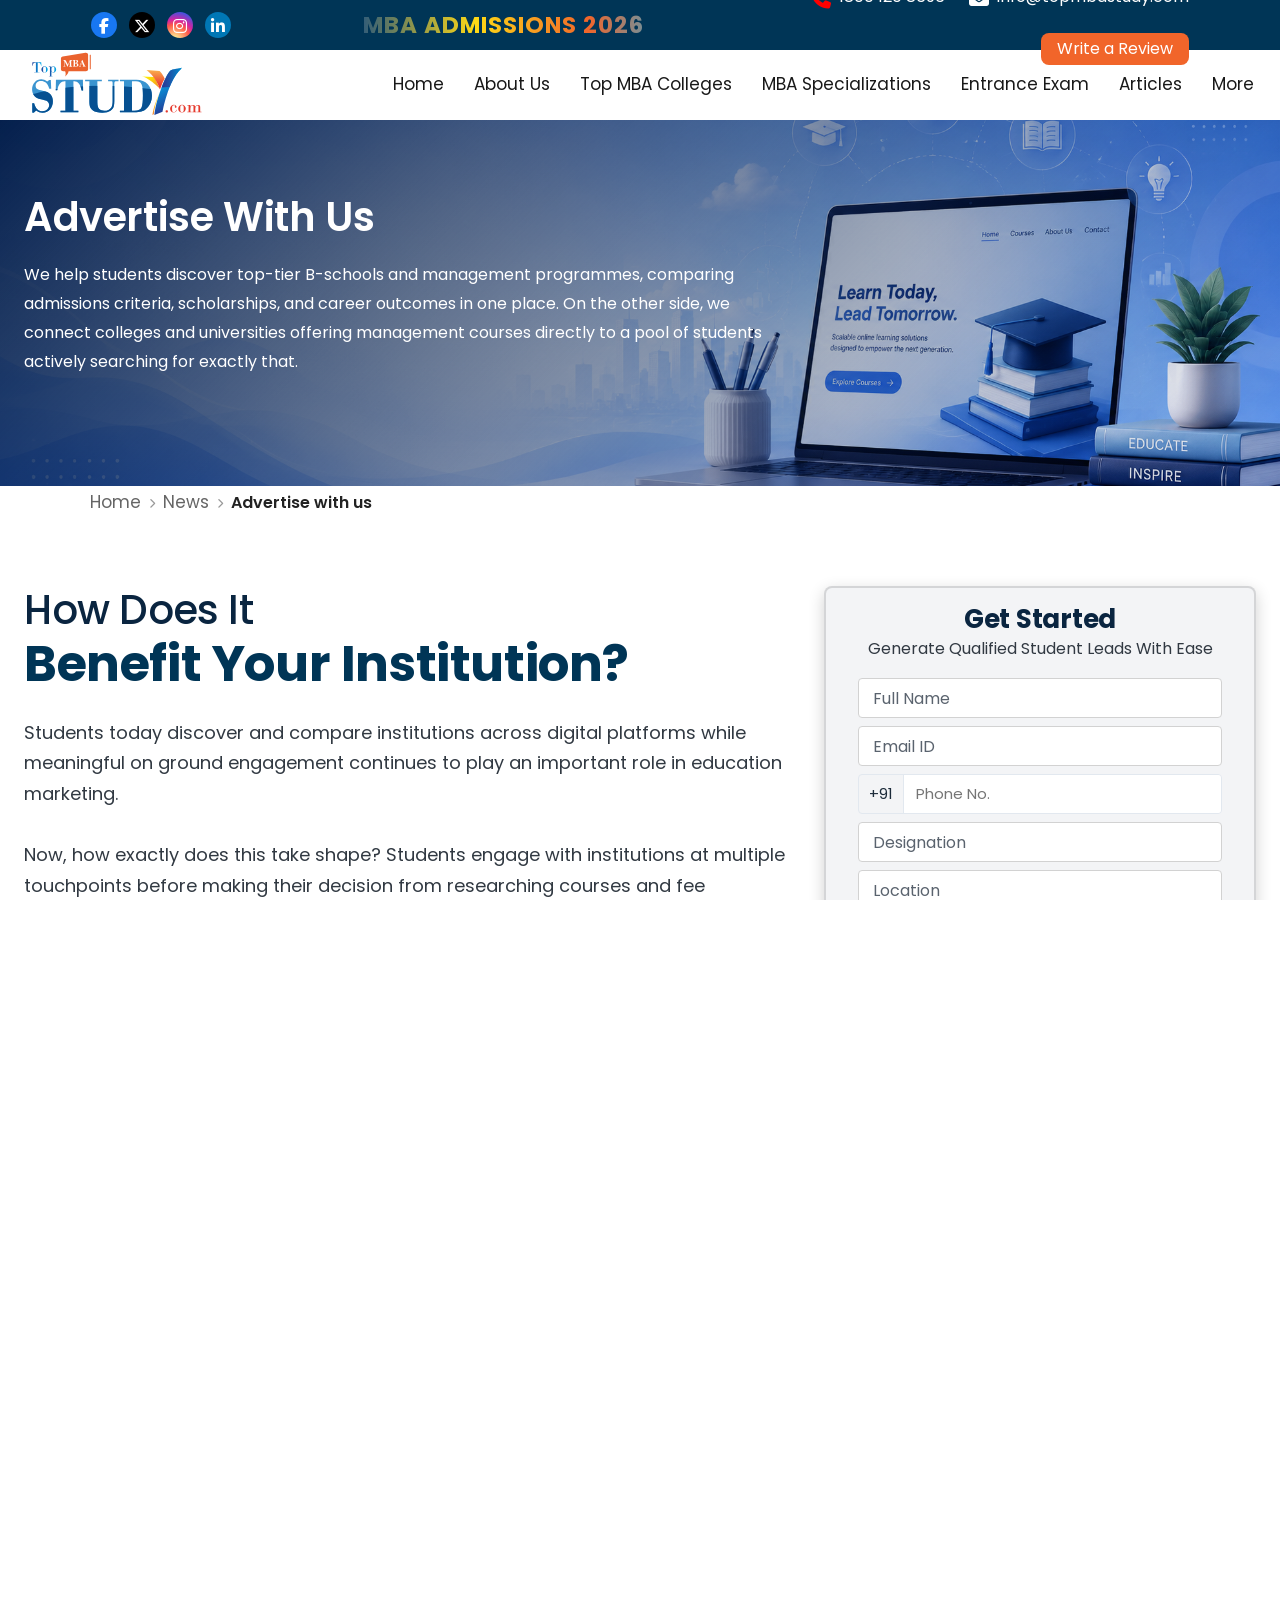
==== commit 746a014d: "Add files via upload" ====
--- a/advertise-with-us.html
+++ b/advertise-with-us.html
@@ -5,24 +5,15 @@
     <meta charset="utf-8" />
     <meta name="viewport" content="width=device-width, initial-scale=1" />
     <title>Advertise with us</title>
-    <link rel="preload" as="image" href="poster.jpg">
-    <!-- Bootstrap 5 CSS -->
     <link href="https://cdn.jsdelivr.net/npm/bootstrap@5.3.3/dist/css/bootstrap.min.css" rel="stylesheet">
     <!-- Font Awesome Free CDN (no SRI/crossorigin to avoid blocking) -->
     <link rel="stylesheet" href="https://cdnjs.cloudflare.com/ajax/libs/intl-tel-input/17.0.19/css/intlTelInput.css" />
     <link href="https://cdn.jsdelivr.net/npm/bootstrap@5.3.2/dist/css/bootstrap.min.css" rel="stylesheet" />
-    <link rel="stylesheet" href="https://cdn.jsdelivr.net/npm/slick-carousel@1.8.1/slick/slick.css" />
-    <link rel="stylesheet" href="https://cdn.jsdelivr.net/npm/slick-carousel@1.8.1/slick/slick-theme.css" />
     <link rel="stylesheet" href="https://cdnjs.cloudflare.com/ajax/libs/font-awesome/6.5.0/css/all.min.css">
     <link rel="stylesheet" href="https://cdnjs.cloudflare.com/ajax/libs/font-awesome/7.0.1/css/all.min.css"
         integrity="sha512-2SwdPD6INVrV/lHTZbO2nodKhrnDdJK9/kg2XD1r9uGqPo1cUbujc+IYdlYdEErWNu69gVcYgdxlmVmzTWnetw=="
         crossorigin="anonymous" referrerpolicy="no-referrer" />
-    <link href="https://unpkg.com/aos@2.3.1/dist/aos.css" rel="stylesheet">
-    <script src="https://code.jquery.com/jquery-3.6.0.min.js"></script>
     <script src="https://cdn.jsdelivr.net/npm/bootstrap@5.3.2/dist/js/bootstrap.bundle.min.js"></script>
-    <script src="https://cdn.jsdelivr.net/npm/slick-carousel@1.8.1/slick/slick.min.js"></script>
-    <script src="https://cdnjs.cloudflare.com/ajax/libs/intl-tel-input/17.0.19/js/intlTelInput.min.js"></script>
-    <script src="https://unpkg.com/aos@2.3.1/dist/aos.js"></script>
     <script src="https://cdnjs.cloudflare.com/ajax/libs/gsap/3.12.5/gsap.min.js"></script>
     <link href="https://fonts.googleapis.com/css2?family=Poppins:wght@100;200;300;400;500;600;700;800&display=swap"
         rel="stylesheet">
@@ -33,187 +24,10 @@
     <link
         href="https://fonts.googleapis.com/css2?family=Fraunces:opsz,wght@9..144,340;9..144,440;9..144,500;9..144,600&display=swap"
         rel="stylesheet">
-
-
-    <style>
-        /* Vibrant gradient background */
-        .vibrant-gradient {
-            background: linear-gradient(135deg,
-                    #00a2e1 0%,
-                    /* Bright blue */
-                    #feda16 35%,
-                    /* Vibrant yellow */
-                    #f1652a 70%,
-                    /* Strong orange/red */
-                    #0b7bbf 100%
-                    /* Dark blue */
-                );
-        }
-
-        :root {
-            --blue: #0b7bbf;
-            --light-blue: #00a2e1;
-            --orange: #f1652a;
-            --yellow: #feda16;
-            --und-green: #ffae00;
-            --ink: #ffffff;
-            --paper: #ffffff;
-            --headline: clamp(26px, 2.5vw + 16px, 40px);
-            --mega: clamp(88px, 15vw, 260px);
-            --gutter: clamp(16px, 2vw, 28px);
-            --safe-left: clamp(16px, 6vw, 96px);
-            --safe-bottom: clamp(16px, 6vh, 120px);
-        }
-
-        * {
-            box-sizing: border-box;
-        }
-
-        p {
-            color: #000 !important;
-            font-size: 16px !important;
-        }
-
-        h5 {
-            font-size: 24px !important;
-            color: #000;
-            font-weight: 700;
-        }
-
-        html,
-        body {
-            height: 100%;
-            margin: 0;
-            font-family: "Poppins" !important;
-            color: var(--paper);
-            background: var(--ink);
-        }
-
-        .infobar {
-            background: #003556;
-            color: #fff;
-            font-size: 15px;
-            display: flex;
-            justify-content: space-between;
-            align-items: center;
-            padding: 4px var(--gutter);
-            height: 50px;
-
-
-        }
-
-        .infobar .left,
-        .infobar .center,
-        .infobar .right {
-            display: flex;
-            align-items: center;
-            gap: 12px;
-            margin-inline: 65px;
-        }
-
-        .infobar .left a {
-            color: #000000;
-            text-decoration: none;
-            font-size: 18px;
-            transition: opacity 0.2s, transform 0.2s;
-        }
-
-        .infobar .left a:hover {
-            opacity: 1;
-            transform: scale(1.1);
-        }
-
-        .infobar .center {
-            justify-content: center;
-            flex: 1;
-            text-align: center;
-        }
-
-        .infobar .right {
-            justify-content: flex-end;
-        }
-
-        /* Main navbar */
-        .topbar {
-            background: #ffffff;
-            color: #fff;
-            height: 70px;
-        }
-
-        .topbar-inner {
-            max-width: 1400px;
-            margin: 0 auto;
-            display: flex;
-            align-items: center;
-            justify-content: space-between;
-            padding: 0 var(--gutter);
-            gap: 20px;
-            height: 100%;
-        }
-
-        .btn {
-            background-color: #f1652a !important;
-        }
-
-        .brand {
-            display: flex;
-            align-items: center;
-            gap: 12px;
-            text-decoration: none;
-            color: #fff;
-        }
-
-        .brand img {
-            height: 75px;
-            width: auto;
-        }
-
-        nav {
-            display: flex;
-            gap: 30px;
-            flex-wrap: wrap;
-        }
-
-        nav a {
-            color: #000000;
-            text-decoration: none;
-            font-size: 17px;
-            opacity: .9;
-            font-weight: 4 00;
-        }
-
-        nav a:hover {
-            opacity: 1;
-        }
-
-        html {
-            scroll-behavior: smooth;
-        }
-
-        input,
-        textarea,
-        select,
-        button,
-        .btn,
-        .form-control {
-            font-family: "Poppins", sans-serif !important;
-        }
-
-        img {
-            max-width: 100%;
-        }
-
-        @media (max-width: 900px) {
-            .breadcrumb-nav {
-                margin-left: var(--gutter);
-            }
-        }
-    </style>
+    <link rel="stylesheet" href="style.css">
 </head>
 
 <body>
-
-    <!-- Thin top info bar -->
     <div class="infobar">
         <div class="left">
             <a href="https://facebook.com" target="_blank" aria-label="Facebook" class="social facebook">
@@ -229,135 +43,8 @@
                 <i class="fa-brands fa-linkedin-in"></i>
             </a>
 
-
-
-            <!-- ✨ New pulsing text -->
             <span class="pulse-text">MBA Admissions 2026</span>
         </div>
-
-        <style>
-            /* Flowing gradient + pulsing glow + soft grow/shrink */
-            .pulse-text {
-                position: relative;
-                font-weight: 700;
-                font-size: 23px;
-                margin-left: 120px;
-                text-transform: uppercase;
-                letter-spacing: 1px;
-                color: #ffffff;
-                /* fallback color */
-                background: linear-gradient(90deg,
-                        rgba(255, 255, 255, 0.2) 0%,
-                        #feda16 20%,
-                        #f1652a 40%,
-                        #00b7ff 60%,
-                        rgba(255, 255, 255, 0.2) 100%);
-                background-size: 200% auto;
-                -webkit-background-clip: text;
-                -webkit-text-fill-color: transparent;
-                animation:
-                    highlightFlow 3.5s linear infinite,
-                    pulseGlow 2.5s ease-in-out infinite,
-                    pulseScale 3s ease-in-out infinite;
-                white-space: nowrap;
-                display: inline-block;
-            }
-
-            /* Gradient flowing animation */
-            @keyframes highlightFlow {
-                0% {
-                    background-position: 200% center;
-                }
-
-                50% {
-                    background-position: 100% center;
-                }
-
-                100% {
-                    background-position: -200% center;
-                }
-            }
-
-            /* Soft glowing pulse */
-            @keyframes pulseGlow {
-                0% {
-                    filter: brightness(0.9) drop-shadow(0 0 2px rgba(255, 255, 255, 0.2));
-                }
-
-                50% {
-                    filter: brightness(1.5) drop-shadow(0 0 8px rgba(255, 213, 0, 0.6));
-                }
-
-                100% {
-                    filter: brightness(0.9) drop-shadow(0 0 2px rgba(255, 255, 255, 0.2));
-                }
-            }
-
-            /* Gentle size pulse (grow and shrink) */
-            @keyframes pulseScale {
-                0% {
-                    transform: scale(1);
-                }
-
-                50% {
-                    transform: scale(1.08);
-                }
-
-                100% {
-                    transform: scale(1);
-                }
-            }
-
-
-            .left {
-                display: flex;
-                gap: 10px;
-            }
-
-            .left a.social {
-                display: inline-flex;
-                align-items: center;
-                justify-content: center;
-                width: 26px;
-                height: 26px;
-                border-radius: 50%;
-                color: #fff;
-                font-size: 16px;
-                transition: all 0.3s ease;
-
-            }
-
-            .left i {
-                margin-top: 2px;
-            }
-
-
-            .facebook {
-                background-color: #1877f2;
-            }
-
-            .twitter {
-                background-color: #000000;
-            }
-
-
-            .instagram {
-                background: radial-gradient(circle at 30% 107%, #a19b58 0%,
-                        #fdf497 5%, #fd5949 45%, #d6249f 60%, #285AEB 90%);
-            }
-
-
-            .linkedin {
-                background-color: #0077b5;
-            }
-
-            .left a.social:hover {
-                transform: translateY(-3px) scale(1.05);
-                opacity: 0.9;
-            }
-        </style>
-
-
 
         <div class="right d-flex align-items-center gap-4 fs-5 flex-wrap text-white">
             <div class="d-flex align-items-center gap-2">
@@ -372,28 +59,7 @@
 
             <button class="btn py-1 px-3 btn-orange">Write a Review</button>
         </div>
-
-        <style>
-            .right i {
-                margin-top: 4px;
-            }
-
-            .btn-orange {
-                background-color: #fd9b28;
-                color: #fff !important;
-                border: none;
-                border-radius: 8px !important;
-                transition: all 0.3s ease;
-            }
-
-            .btn-orange:hover {
-                background-color: #e9851f;
-
-            }
-        </style>
-
     </div>
-
 
     <!-- Main navbar -->
     <header class="topbar" role="banner">
@@ -516,984 +182,22 @@
                 <a href="#">Articles</a>
                 <a href="#">More</a>
             </nav>
-
-            <style>
-                /* --------------------
-   Base Setup
--------------------- */
-
-
-                .spec-grid img {
-                    border: 1px solid rgb(228, 228, 228);
-                    background-color: #dcecfa;
-                    border-radius: 20px;
-                }
-
-                /* --------------------
-   Navigation & Dropdown Base
--------------------- */
-                nav {
-                    display: flex;
-                    justify-content: center;
-                    gap: 30px;
-                    position: relative;
-                }
-
-                .dropdown {
-                    position: relative;
-                }
-
-                .dropdown>a {
-                    position: relative;
-                    z-index: 2;
-                }
-
-                .dropdown-content {
-                    position: absolute;
-                    top: 100%;
-                    left: 50%;
-                    transform: translateX(-50%) translateY(10px);
-                    opacity: 0;
-                    pointer-events: none;
-                    background: #ffffff;
-                    min-width: 200px;
-                    box-shadow: 0 8px 24px rgba(0, 0, 0, 0.1);
-                    border-radius: 10px;
-                    padding: 10px;
-                    z-index: 999;
-                    transition: all 0.25s ease;
-                    font-family: "Poppins", sans-serif !important;
-                }
-
-                .dropdown:hover .dropdown-content {
-                    opacity: 1;
-                    transform: translateX(-50%) translateY(0);
-                    pointer-events: auto;
-                }
-
-                /* --------------------
-   Headings
--------------------- */
-                .dropdown-content h4,
-                .dropdown-column h4 {
-                    color: var(--orange);
-                    font-size: 17px;
-                    font-weight: 600;
-                    margin-bottom: 10px;
-                }
-
-                /* --------------------
-   Dropdown Links with Arrow Animation
--------------------- */
-                .dropdown-content a,
-                .dropdown-column a {
-                    position: relative;
-                    display: flex;
-                    align-items: center;
-                    gap: 6px;
-                    text-decoration: none;
-                    color: #000;
-                    font-size: 14.5px;
-                    padding: 6px 10px;
-                    border-radius: 6px;
-                    font-weight: 500;
-                    transition: all 0.35s ease;
-                    transform: translateX(0);
-                }
-
-                /* Hidden arrow before hover */
-                .dropdown-content a::before,
-                .dropdown-column a::before {
-                    content: "\f101";
-                    /* Font Awesome right arrow (fa-arrow-right) */
-                    font-family: "Font Awesome 6 Free";
-                    font-weight: 900;
-                    opacity: 0;
-                    transform: translateX(-6px);
-                    transition: all 0.35s ease;
-                    font-size: 13px;
-                    color: var(--orange);
-
-                }
-
-                /* On hover: arrow appears and moves right, text slides a bit */
-                .dropdown-content a:hover,
-                .dropdown-column a:hover {
-                    color: #002147;
-                    transform: translateX(4px);
-                    font-weight: 600 !important;
-                }
-
-                .dropdown-content a:hover::before,
-                .dropdown-column a:hover::before {
-                    opacity: 1;
-                    transform: translateX(0);
-                }
-
-                /* --------------------
-   View More Button
--------------------- */
-                .dropdown-content .view-more {
-                    display: inline-block;
-                    color: rgb(0, 76, 114);
-                    border-radius: 20px;
-                    font-size: 13px;
-                    text-decoration: none;
-                    transition: background 0.3s ease;
-                }
-
-                /* --------------------
-   Layout Variants
--------------------- */
-                .spec-grid {
-                    min-width: 380px;
-                }
-
-                .dropdown-content.top-colleges {
-                    min-width: 800px;
-                    display: grid;
-                    grid-template-columns: repeat(3, 1fr);
-                    gap: 30px;
-                }
-
-                .dropdown-content.specializations {
-                    min-width: 420px;
-                    columns: 2;
-                }
-
-                /* --------------------
-   Dropdown Fade Animation
--------------------- */
-                @keyframes fadeIn {
-                    from {
-                        opacity: 0;
-                        transform: translateY(10px);
-                    }
-
-                    to {
-                        opacity: 1;
-                        transform: translateY(0);
-                    }
-                }
-            </style>
-
-
-
         </div>
     </header>
 
-    <!-- =========================================================
-         REDESIGNED INNER CONTENT
-         Design system: flat bordered components, no gradients, no
-         pill radii, no heavy shadows. Fraunces for display headings,
-         Poppins for UI/body (matches the existing navbar/footer).
-    ========================================================= -->
-    <style>
-        /* ---------- Design tokens (additive; header/footer untouched) ---------- */
-        :root {
-            --n-navy: #0a2540;
-            --n-navy-2: #123256;
-            --n-paper: #ffffff;
-            --n-mist: #f5f8fb;
-            --n-line: #e2e8ef;
-            --n-line-dark: rgba(255, 255, 255, .16);
-            --n-text: #1c2b3a;
-            --n-muted: #57677a;
-            --n-muted-light: rgba(255, 255, 255, .72);
-            --n-radius-s: 4px;
-            --n-radius-m: 8px;
-            --n-max: 1380px;
-        }
-
-        .aw2 {
-            font-family: "Poppins", sans-serif;
-            color: var(--n-text);
-        }
-
-        .aw2 * {
-            box-sizing: border-box;
-        }
-
-        .aw2 .aw2-container {
-            max-width: var(--n-max);
-            margin: 0 auto;
-            padding: 0 24px;
-        }
-
-        .aw2 h1,
-        .aw2 h2,
-        .aw2 h3 {
-            font-family: "Poppins", sans-serif;
-            color: var(--n-navy);
-            margin: 0;
-            letter-spacing: -0.01em;
-        }
-
-        .aw2 p {
-            color: var(--n-muted) !important;
-            font-size: 16px !important;
-            line-height: 1.7;
-            margin: 0;
-        }
-
-        .aw2 a {
-            font-family: "Poppins", sans-serif;
-        }
-
-        .aw2 img {
-            display: block;
-            max-width: 100%;
-        }
-
-        .aw2-section {
-            padding: 38px 0;
-        }
-
-
-
-        .aw2-eyebrow {
-            display: inline-flex;
-            align-items: center;
-            gap: 8px;
-            font-size: 13.5px;
-            font-weight: 600;
-            color: var(--n-blue, #0b7bbf);
-            margin: 0 0 14px;
-        }
-
-        .aw2-eyebrow::before {
-            content: "";
-            width: 16px;
-            height: 1.5px;
-            background: var(--orange);
-        }
-
-        .aw2-h2 {
-            font-size: clamp(26px, 2.6vw, 34px);
-            font-weight: 600;
-            color: #00244c;
-            line-height: 1.2;
-            margin-bottom: 16px;
-        }
-
-        .aw2-lead {
-            max-width: 640px;
-            font-size: 16.5px !important;
-            color: var(--n-muted) !important;
-            line-height: 1.75;
-        }
-
-        .aw2-head {
-            max-width: 680px;
-            margin-bottom: 48px;
-        }
-
-        .aw2-head.aw2-center {
-            margin-left: auto;
-            margin-right: auto;
-            text-align: center;
-        }
-
-        /* ---------- Buttons ---------- */
-        .aw2-btn {
-            display: inline-flex;
-            align-items: center;
-            gap: 10px;
-            padding: 14px 26px;
-            border-radius: var(--n-radius-s);
-            font-family: "Poppins", sans-serif;
-            font-weight: 600;
-            font-size: 15px;
-            text-decoration: none;
-            border: 1.5px solid transparent;
-            cursor: pointer;
-            transition: background .2s ease, color .2s ease, border-color .2s ease;
-        }
-
-        .aw2-btn-primary {
-            background: var(--orange);
-            color: #fff !important;
-        }
-
-        .aw2-btn-primary:hover {
-            background: #d9531c;
-            color: #fff !important;
-        }
-
-        .aw2-btn-ghost-light {
-            border-color: rgba(255, 255, 255, .4);
-            color: #fff !important;
-            background: transparent;
-        }
-
-        .aw2-btn-ghost-light:hover {
-            border-color: #fff;
-            background: rgba(255, 255, 255, .08);
-        }
-
-        .aw2-btn-outline {
-            border-color: var(--n-navy);
-            color: var(--n-navy) !important;
-            background: transparent;
-        }
-
-        .aw2-btn-outline:hover {
-            background: var(--n-navy);
-            color: #fff !important;
-        }
-
-        .aw2-text-link {
-            display: inline-flex;
-            align-items: center;
-            gap: 8px;
-            font-weight: 600;
-            font-size: 14.5px;
-            text-decoration: none;
-            color: var(--n-navy) !important;
-            border-bottom: 1.5px solid var(--n-line);
-            padding-bottom: 3px;
-            transition: border-color .2s ease, color .2s ease, gap .2s ease;
-        }
-
-        .aw2-text-link span {
-            transition: transform .2s ease;
-        }
-
-        .aw2-text-link:hover {
-            border-color: var(--orange);
-            color: var(--orange) !important;
-        }
-
-        .aw2-text-link:hover span {
-            transform: translate(3px, -3px);
-        }
-
-        /* ================= HERO ================= */
-        .aw2-hero {
-            background: linear-gradient(135deg, rgb(5, 32, 77), rgba(7, 25, 54, 0)), url('Advertise-bg.png') center / cover no-repeat;
-            padding: 76px 0 0;
-            overflow: hidden;
-        }
-
-        .aw2-hero-grid {
-            display: grid;
-            grid-template-columns: 1.05fr 0.95fr;
-            align-items: center;
-            gap: 56px;
-        }
-
-        .aw2-hero-copy {
-            padding-bottom: 76px;
-            animation: aw2-rise .7s ease both;
-        }
-
-        .aw2-hero-copy .aw2-eyebrow {
-            color: #ffd08a;
-        }
-
-        .aw2-hero-copy .aw2-eyebrow::before {
-            background: var(--orange);
-        }
-
-        .aw2-hero h1 {
-            color: #fff;
-            font-size: clamp(38px, 4.6vw, 58px);
-            font-weight: 500;
-            line-height: 1.08;
-            margin-bottom: 22px;
-            animation: aw2-rise .7s .08s ease both;
-        }
-
-        .aw2-hero-copy p {
-            color: var(--ink) !important;
-            font-size: 16px !important;
-            line-height: 1.8;
-            max-width: 1220px;
-            margin-bottom: 34px;
-            animation: aw2-rise .7s .16s ease both;
-        }
-
-        .aw2-hero-actions {
-            display: flex;
-            align-items: center;
-            gap: 28px;
-            flex-wrap: wrap;
-            animation: aw2-rise .7s .24s ease both;
-        }
-
-        .aw2-hero-figure {
-            position: relative;
-            align-self: stretch;
-            display: flex;
-            align-items: flex-end;
-        }
-
-        .aw2-hero-figure .frame {
-            position: relative;
-            border: 1px solid rgba(255, 255, 255, .22);
-            border-radius: var(--n-radius-m);
-            padding: 10px;
-            width: 100%;
-        }
-
-        .aw2-hero-figure img {
-            width: 100%;
-            height: 420px;
-            object-fit: cover;
-            border-radius: 3px;
-        }
-
-        .aw2-hero-figure .mark {
-            position: absolute;
-            top: -1px;
-            right: -1px;
-            width: 44px;
-            height: 44px;
-            background: var(--orange);
-            border-radius: 0 var(--n-radius-m) 0 var(--n-radius-m);
-        }
-
-        @keyframes aw2-rise {
-            from {
-                opacity: 0;
-                transform: translateY(14px);
-            }
-
-            to {
-                opacity: 1;
-                transform: translateY(0);
-            }
-        }
-
-
-
-        /* ================= LEAD-GEN SECTION ================= */
-        .aw2-lead-grid {
-            display: grid;
-            grid-template-columns: 1.05fr 0.95fr;
-            gap: 24px;
-            align-items: start;
-        }
-
-        .aw2-checklist {
-            list-style: none;
-            margin: 28px 0 0;
-            padding: 0;
-            display: flex;
-            flex-direction: column;
-            gap: 14px;
-        }
-
-        .aw2-checklist li {
-            display: flex;
-            align-items: flex-start;
-            gap: 12px;
-            font-size: 18px;
-            font-weight: 500;
-            color: var(--n-navy);
-        }
-
-        .aw2-checkmark {
-            flex: none;
-            width: 20px;
-            height: 20px;
-            border-radius: 4px;
-            background: var(--n-mist);
-            border: 1px solid var(--n-line);
-            color: var(--orange);
-            display: flex;
-            align-items: center;
-            justify-content: center;
-            font-size: 10px;
-            margin-top: 1px;
-        }
-
-        /* ---- Form card ---- */
-        .aw2-form-card {
-            border: 2px solid var(--n-line);
-            border-radius: var(--n-radius-m);
-            padding: 16px 32px;
-            background: #f6f7f7;
-            box-shadow: 0 5px 6px rgba(0, 0, 0, 0.155);
-        }
-
-        .aw2-form-card h3 {
-            font-size: 26px;
-            font-weight: 700;
-            margin-bottom: 6px;
-        }
-
-        .aw2-field {
-            margin-bottom: 8px;
-        }
-
-
-        .aw2-input,
-        .aw2-textarea {
-            width: 100%;
-            height: 40px;
-            padding: 7px 14px;
-            background: #fff;
-            border: 1px solid var(--n-line);
-            border-radius: var(--n-radius-s);
-            color: var(--n-text);
-            font-family: "Poppins", sans-serif;
-            font-size: 15px;
-            outline: none;
-            transition: border-color .2s ease, box-shadow .2s ease;
-        }
-
-        .aw2-input::placeholder,
-        .aw2-textarea::placeholder {
-            color: #5a636e;
-        }
-
-        .aw2-input:focus,
-        .aw2-textarea:focus {
-            border-color: var(--n-blue, #0b7bbf);
-            box-shadow: 0 0 0 3px rgba(11, 123, 191, .12);
-        }
-
-        .aw2-textarea {
-            height: auto;
-            min-height: 90px;
-            padding-top: 12px;
-            resize: vertical;
-        }
-
-        .aw2-phone {
-            display: flex;
-            align-items: stretch;
-            height: 40px;
-            border: 1px solid var(--n-line);
-            border-radius: var(--n-radius-s);
-            overflow: hidden;
-        }
-
-        .aw2-phone .cc {
-            display: flex;
-            align-items: center;
-            gap: 5px;
-            padding: 0 10px;
-            border-right: 1px solid var(--n-line);
-            background: var(--n-mist);
-            font-size: 15px;
-            color: var(--n-muted);
-        }
-
-        .aw2-phone .cc small {
-            font-size: 8px;
-        }
-
-        .aw2-phone .prefix {
-            display: flex;
-            align-items: center;
-            padding: 0 10px;
-            font-size: 15px;
-            color: var(--n-text);
-            border-right: 1px solid var(--n-line);
-        }
-
-        .aw2-phone input {
-            flex: 1;
-            min-width: 0;
-            border: none;
-            outline: none;
-            padding: 0 12px;
-            font-family: "Poppins", sans-serif;
-            font-size: 15px;
-            color: var(--n-text);
-        }
-
-        .aw2-check-row {
-            display: flex;
-            align-items: flex-start;
-            gap: 10px;
-            margin: 2px 0 24px;
-        }
-
-        .aw2-check-row input {
-            appearance: none;
-            flex: none;
-            width: 18px;
-            height: 18px;
-            margin-top: 1px;
-            border: 1.5px solid #c3cdd8;
-            border-radius: 4px;
-            cursor: pointer;
-            position: relative;
-        }
-
-        .aw2-check-row input:checked {
-            background: var(--n-navy);
-            border-color: var(--n-navy);
-        }
-
-        .aw2-check-row input:checked::after {
-            content: "\2713";
-            position: absolute;
-            inset: 0;
-            display: flex;
-            align-items: center;
-            justify-content: center;
-            font-size: 12px;
-            color: #fff;
-        }
-
-        .aw2-check-row label {
-            font-size: 13.5px;
-            line-height: 1.55;
-            color: var(--n-muted);
-        }
-
-        .aw2-check-row label a {
-            color: var(--n-navy);
-        }
-
-        .aw2-submit {
-            width: 100%;
-            height: 48px;
-            border: none;
-            border-radius: var(--n-radius-s);
-            background: var(--orange);
-            color: #fff;
-            font-family: "Poppins", sans-serif;
-            font-size: 15.5px;
-            font-weight: 600;
-            cursor: pointer;
-            transition: background .2s ease;
-        }
-
-        .aw2-submit:hover {
-            background: #d9531c;
-        }
-
-        /* ================= WHY-PARTNER / TABS ================= */
-        .aw2-tabbar {
-            display: flex;
-            justify-content: center;
-            gap: 4px;
-            margin-top: 32px;
-            border-bottom: 1px solid var(--n-line);
-        }
-
-        .aw2-tab {
-            display: inline-flex;
-            align-items: center;
-            gap: 10px;
-            padding: 14px 22px;
-            font-size: 18px;
-            font-weight: 600;
-            color: var(--n-muted);
-            text-decoration: none;
-            border-bottom: 2px solid transparent;
-            margin-bottom: -1px;
-            transition: color .2s ease, border-color .2s ease;
-        }
-
-        .aw2-tab i {
-            color: var(--orange);
-            font-size: 17px;
-        }
-
-        .aw2-tab:hover,
-        .aw2-tab:focus-visible {
-            color: var(--n-navy);
-            border-color: var(--n-line);
-        }
-
-        .aw2-tab.is-primary {
-            color: var(--n-navy);
-            border-color: var(--blue);
-        }
-
-        .aw2-tab.is-primary.aw2-tab i {
-            color: var(--blue);
-            border-color: var(--blue);
-        }
-
-        /* ================= OVERVIEW CARDS (digital) ================= */
-        .aw2-grid-6 {
-            display: grid;
-            grid-template-columns: repeat(3, 1fr);
-            gap: 1px;
-            background: var(--n-line);
-            border: 1px solid var(--n-line);
-            border-radius: var(--n-radius-m);
-            overflow: hidden;
-        }
-
-        .aw2-mini-card {
-            background: #fff;
-            padding: 30px 26px;
-            transition: background .2s ease;
-        }
-
-        .aw2-mini-card:hover {
-            background: var(--n-mist);
-        }
-
-        .aw2-mini-icon {
-            width: 40px;
-            height: 40px;
-            border-radius: 8px;
-            border: 1px solid var(--n-line);
-            display: flex;
-            align-items: center;
-            justify-content: center;
-            font-size: 16px;
-            color: var(--n-blue, #0b7bbf);
-            margin-bottom: 16px;
-        }
-
-        .aw2-mini-card h3 {
-            font-family: "Poppins", sans-serif;
-            font-size: 16.5px !important;
-            font-weight: 600;
-            color: var(--n-navy);
-            margin-bottom: 8px;
-        }
-
-        .aw2-mini-card p {
-            font-size: 14px !important;
-            line-height: 1.65;
-        }
-
-        /* ================= DETAILED SERVICES (stacked list) ================= */
-        .aw2-service-row {
-            display: grid;
-            grid-template-columns: 300px 1fr;
-            gap: 48px;
-            padding: 40px 0;
-            border-top: 1px solid var(--n-line);
-        }
-
-        .aw2-service-row:last-child {
-            border-bottom: 1px solid var(--n-line);
-        }
-
-        .aw2-service-row .idx {
-            font-family: "Poppins", sans-serif;
-            font-size: 15px !important;
-            color: var(--orange) !important;
-            font-weight: 500;
-            margin-bottom: 10px;
-        }
-
-        .aw2-service-row h3 {
-            font-size: 24px;
-            font-weight: 600;
-            color: #064263;
-            margin-bottom: 0;
-        }
-
-        .aw2-service-body p {
-            max-width: 1080px;
-            margin-bottom: 18px;
-        }
-
-        /* ================= FIELD MARKETING GRID ================= */
-        .aw2-field-grid {
-            display: grid;
-            grid-template-columns: repeat(3, 1fr);
-            gap: 20px;
-        }
-
-        .aw2-field-card {
-            border: 1px solid var(--n-line);
-            border-radius: var(--n-radius-m);
-            padding: 28px 24px;
-            transition: border-color .2s ease, background .2s ease;
-        }
-
-        .aw2-field-card:hover {
-            border-color: var(--n-blue, #0b7bbf);
-            background: var(--n-mist);
-        }
-
-        .aw2-field-icon {
-            width: 42px;
-            height: 42px;
-            border-radius: 8px;
-            background: var(--n-mist);
-            color: var(--orange);
-            display: flex;
-            align-items: center;
-            justify-content: center;
-            font-size: 17px;
-            margin-bottom: 16px;
-        }
-
-        .aw2-field-card h3 {
-            font-family: "Poppins", sans-serif;
-            font-size: 16px !important;
-            font-weight: 600;
-            color: var(--n-navy);
-            margin-bottom: 8px;
-        }
-
-        .aw2-field-card p {
-            font-size: 14px !important;
-            line-height: 1.65;
-        }
-
-        /* ================= WHY IT WORKS ================= */
-        .aw2-why {
-            background: var(--n-navy);
-        }
-
-        .aw2-why .aw2-eyebrow {
-            color: #ffd08a;
-        }
-
-        .aw2-why h2 {
-            color: #fff;
-            max-width: 620px;
-        }
-
-        .aw2-why>.aw2-container>p,
-        .aw2-why-lead {
-            color: var(--n-muted-light) !important;
-            font-size: 16.5px !important;
-            max-width: 600px;
-            margin-top: 16px;
-        }
-
-        .aw2-why-list {
-            list-style: none;
-            display: grid;
-            grid-template-columns: repeat(2, 1fr);
-            gap: 18px 40px;
-            margin: 40px 0 0;
-            padding: 0;
-        }
-
-        .aw2-why-list li {
-            display: flex;
-            align-items: flex-start;
-            gap: 14px;
-            color: #fff;
-            font-size: 15.5px;
-            font-weight: 500;
-            line-height: 1.5;
-            padding-bottom: 18px;
-            border-bottom: 1px solid var(--n-line-dark);
-        }
-
-        .aw2-why-mark {
-            flex: none;
-            width: 22px;
-            height: 22px;
-            border-radius: 5px;
-            background: var(--orange);
-            color: #fff;
-            font-size: 11px;
-            display: flex;
-            align-items: center;
-            justify-content: center;
-            margin-top: 1px;
-        }
-
-        /* ================= FINAL CTA ================= */
-        .aw2-cta {
-            text-align: center;
-            padding: 80px 0;
-        }
-
-        .aw2-cta .aw2-lead {
-            max-width: 760px;
-            margin: 0 auto 30px;
-            font-size: 17px !important;
-        }
-
-        /* ================= RESPONSIVE ================= */
-        @media (max-width: 991px) {
-            .aw2-hero-grid {
-                grid-template-columns: 1fr;
-            }
-
-            .aw2-hero-figure {
-                padding-bottom: 40px;
-            }
-
-            .aw2-hero-figure img {
-                height: 300px;
-            }
-
-            .aw2-lead-grid {
-                grid-template-columns: 1fr;
-                gap: 48px;
-            }
-
-            .aw2-grid-6 {
-                grid-template-columns: repeat(2, 1fr);
-            }
-
-            .aw2-field-grid {
-                grid-template-columns: repeat(2, 1fr);
-            }
-
-            .aw2-service-row {
-                grid-template-columns: 1fr;
-                gap: 14px;
-            }
-
-            .aw2-why-list {
-                grid-template-columns: 1fr;
-            }
-        }
-
-        @media (max-width: 640px) {
-            .aw2-section {
-                padding: 56px 0;
-            }
-
-            .aw2-grid-6 {
-                grid-template-columns: 1fr;
-            }
-
-            .aw2-field-grid {
-                grid-template-columns: 1fr;
-            }
-
-            .aw2-hero-actions {
-                flex-direction: column;
-                align-items: flex-start;
-                gap: 16px;
-            }
-
-            .aw2-form-card {
-                padding: 28px 22px;
-            }
-        }
-
-        @media (prefers-reduced-motion: reduce) {
-            .aw2 * {
-                animation: none !important;
-                transition: none !important;
-            }
-        }
-    </style>
 
     <div class="aw2">
-
-        <!-- =========================================================
-             HERO
-        ========================================================= -->
         <section class="aw2-hero">
             <div class="aw2-container">
                 <div class="aw2-hero-grid">
                     <div class="aw2-hero-copy">
 
-                        <h1>Advertise with us</h1>
+                        <h1>Advertise With Us</h1>
                         <p>We help students discover top-tier B-schools and management programmes, comparing
                             admissions criteria, scholarships, and career outcomes in one place. On the other
                             side, we connect colleges and universities offering management courses directly to
                             a pool of students actively searching for exactly that.</p>
-                        <div class="aw2-hero-actions">
-                            <a href="#lead-form" class="aw2-btn aw2-btn-primary">Get started</a>
-                            <a href="#digital-marketing" class="aw2-btn aw2-btn-ghost-light">See how it works</a>
-                        </div>
+
                     </div>
                 </div>
             </div>
@@ -1509,104 +213,69 @@
             </div>
         </nav>
 
-        <style>
-            .aw2-crumbbar {
-                width: 100%;
-                margin: 0;
-                padding: 0;
-                background: transparent;
-                border: none;
-                box-sizing: border-box;
-            }
-
-            .aw2-crumb {
-                display: flex;
-                align-items: center;
-                justify-content: flex-start;
-                gap: 8px;
-
-                width: 100%;
-                max-width: 100%;
-                margin: 0;
-                padding: 14px 20px;
-                box-sizing: border-box;
-
-                font-size: 14px;
-                text-align: left;
-            }
-
-            .aw2-crumb a {
-                color: #555;
-                text-decoration: none;
-            }
-
-            .aw2-crumb i {
-                flex-shrink: 0;
-                font-size: 9px;
-                color: #999;
-            }
-
-            .aw2-crumb .current {
-                color: #222;
-                font-weight: 600;
-            }
-        </style>
-
-
-        <!-- =========================================================
-             LEAD GENERATION
-        ========================================================= -->
-        <section class="aw2-section" id="lead-form">
+        <section class="aw2-section mt-5" id="lead-form">
             <div class="aw2-container">
                 <div class="aw2-lead-grid">
                     <div>
-                        <h2 class="aw2-h2 mb-4">Generate qualified student leads with ease</h2>
-                        <p class="aw2-lead mb-5">Tell us a little about your institution and what you're looking to
-                            promote. Our team will get back to you with a plan built around your programmes and
-                            audience.</p>
-                        <ul class="aw2-checklist">
-                            <li><span class="aw2-checkmark"><i class="fa-solid fa-check"></i></span> Reach students
-                                actively comparing colleges</li>
-                            <li><span class="aw2-checkmark"><i class="fa-solid fa-check"></i></span> Choose digital,
-                                on-ground, or both</li>
-                            <li><span class="aw2-checkmark"><i class="fa-solid fa-check"></i></span> No obligation,
-                                just a conversation</li>
-                        </ul>
+                        <h2 class="aw2-h2 mb-4" style="font-size: 40px; font-weight: 500; ">How Does It<br> <span
+                                style="font-weight: 700; color:#003556;font-size: 50px;">Benefit Your
+                                Institution?</span></h2>
+                        <p class="aw2-lead" style="font-size: 18px !important;">Students today discover and compare
+                            institutions across digital platforms
+                            while meaningful on ground engagement continues to play an important role in education
+                            marketing.<br><br> Now, how exactly does this take shape? Students engage with institutions
+                            at
+                            multiple touchpoints before making their decision from researching courses and fee
+                            structures online to exploring campus experiences, attending education fairs and interacting
+                            with institutional representatives.<br><br> <span
+                                style="font-weight: 600; color: #003556;">TopMBAStudy can present your institution
+                                through two
+                                primary education marketing strategies:</span>
+                        </p>
+
+
                     </div>
 
                     <form class="aw2-form-card">
-                        <h3 class="text-center mb-3">Connect with us</h3>
-                        <div class="aw2-field" style="display:flex; gap:12px; align-items:stretch;">
-                            <input type="text" id="aw2-name" class="aw2-input" placeholder="Enter your full name"
-                                required style="flex:1; min-width:0;">
-                            <div class="aw2-phone" style="flex:1; min-width:0;">
-                                <span class="cc">🇮🇳 <small>▼</small></span>
+                        <h3 class="text-center mb-0">Get Started</h3>
+                        <p class="text-center mb-3">Generate Qualified Student Leads With Ease
+                        </p>
+                        <div class="aw2-field">
+                            <input type="text" id="aw2-name" class="aw2-input" placeholder="Full Name" required>
+                        </div>
+
+                        <div class="aw2-field">
+                            <input type="email" id="aw2-email" class="aw2-input" placeholder="Email ID" required>
+                        </div>
+
+                        <div class="aw2-field">
+                            <div class="aw2-phone">
                                 <span class="prefix">+91</span>
-                                <input type="tel" id="aw2-phone" required>
+                                <input type="tel" id="aw2-phone" required placeholder="Phone No.">
                             </div>
                         </div>
 
                         <div class="aw2-field">
-                            <input type="email" id="aw2-email" class="aw2-input" placeholder="you@institution.edu"
+                            <input type="text" id="aw2-designation" class="aw2-input" placeholder="Designation"
                                 required>
                         </div>
 
                         <div class="aw2-field">
-                            <input type="text" id="aw2-location" class="aw2-input" placeholder="City, state" required>
+                            <input type="text" id="aw2-location" class="aw2-input" placeholder="Location" required>
                         </div>
 
                         <div class="aw2-field" style="margin-bottom:0;">
-                            <textarea id="aw2-message" class="aw2-textarea" placeholder="Tell us about your institution"
-                                rows="1"></textarea>
+                            <textarea id="aw2-message" class="aw2-textarea" placeholder="Message" rows="1"></textarea>
                         </div>
 
                         <div class="aw2-check-row">
                             <input type="checkbox" id="aw2-terms" required>
-                            <label for="aw2-terms">By submitting this, I agree to the
-                                <a href="#">Terms &amp; Conditions</a></label>
-                        </div>
-
-                        <button type="submit" class="aw2-submit">Send enquiry</button>
+                            <label for="aw2-terms">
+                                By submitting this, I agree to the
+                                <a href="#">Terms &amp; Conditions</a>
+                            </label>
+                        </div>
+                        <button type="submit" class="aw2-submit">Advertise With Us</button>
                     </form>
                 </div>
             </div>
@@ -1615,18 +284,13 @@
         <!-- =========================================================
              WHY PARTNER + TABS
         ========================================================= -->
-        <section class="aw2-section" style="padding-bottom: 0;">
-            <div class="aw2-container">
-
-                <h2 class="aw2-h2">How does it benefit your institution?</h2>
-                <p class="aw2-lead">Students today discover and compare institutions across digital platforms,
-                    while meaningful on-ground engagement continues to play an important role in education
-                    marketing. We present your institution through two primary education marketing strategies.</p>
+        <section class="aw2-section mb-4" style="padding-bottom: 0;">
+            <div class="aw2-container">
                 <div class="aw2-tabbar">
                     <a href="#digital-marketing" class="aw2-tab is-primary"><i class="fa-solid fa-display"></i>
-                        Digital marketing activities</a>
-                    <a href="#field-marketing" class="aw2-tab"><i class="fa-solid fa-people-group"></i> Field
-                        marketing initiatives</a>
+                        DIGITAL MARKETING ACTIVITIES</a>
+                    <a href="#field-marketing" class="aw2-tab"><i class="fa-solid fa-people-group"></i> FIELD MARKETING
+                        INITIATIVES</a>
                 </div>
             </div>
         </section>
@@ -1634,46 +298,47 @@
         <!-- =========================================================
              DIGITAL MARKETING — overview
         ========================================================= -->
-        <section class="aw2-section" id="digital-marketing">
-            <div class="aw2-container">
-                <div class="aw2-head aw2-center">
-
-                    <h2 class="aw2-h2">Digital marketing activities</h2>
-                    <p class="aw2-lead" style="margin: 0 auto;">Digital marketing for educational institutions can
+        <section class="aw2-section mb-4" id="digital-marketing">
+            <div class="aw2-container">
+                <div class="text-center aw2-center">
+
+                    <h2 class="aw2-h2 mb-2">Digital Marketing Activities</h2>
+                    <p class="aw2-lead mb-5" style="margin: 0 auto;">Digital marketing for educational institutions can
                         be carried out through a range of activities. Some of them include:</p>
                 </div>
 
                 <div class="aw2-grid-6">
-                    <div class="aw2-mini-card">
-                        <div class="aw2-mini-icon"><i class="fa-solid fa-share-nodes"></i></div>
-                        <h3>Social media marketing</h3>
+                    <a href="#lead-form" class="aw2-mini-card">
+                        <div class="aw2-mini-icon">
+                            <i class="fa-solid fa-share-nodes"></i>
+                        </div>
+                        <h3>SOCIAL MEDIA MARKETING</h3>
                         <p>Showcase your institution through engaging social media content.</p>
-                    </div>
-                    <div class="aw2-mini-card">
-                        <div class="aw2-mini-icon"><i class="fa-solid fa-pen-nib"></i></div>
-                        <h3>Content marketing</h3>
-                        <p>Build visibility through useful, institution-focused content.</p>
-                    </div>
-                    <div class="aw2-mini-card">
-                        <div class="aw2-mini-icon"><i class="fa-solid fa-bullseye"></i></div>
-                        <h3>Pay per click (PPC)</h3>
+                    </a>
+
+                    <a href="#lead-form" class="aw2-mini-card">
+                        <div class="aw2-mini-icon">
+                            <i class="fa-solid fa-pen-nib"></i>
+                        </div>
+                        <h3>CONTENT MARKETING</h3>
+                        <p>Build visibility through useful, institution focused content.</p>
+                    </a>
+
+                    <a href="#lead-form" class="aw2-mini-card">
+                        <div class="aw2-mini-icon">
+                            <i class="fa-solid fa-bullseye"></i>
+                        </div>
+                        <h3>PAY PER CLICK</h3>
                         <p>Reach students actively searching for colleges and courses.</p>
-                    </div>
-                    <div class="aw2-mini-card">
-                        <div class="aw2-mini-icon"><i class="fa-solid fa-paper-plane"></i></div>
-                        <h3>Direct marketing</h3>
+                    </a>
+
+                    <a href="#lead-form" class="aw2-mini-card">
+                        <div class="aw2-mini-icon">
+                            <i class="fa-solid fa-paper-plane"></i>
+                        </div>
+                        <h3>DIRECT MARKETING</h3>
                         <p>Communicate relevant institutional information to interested students.</p>
-                    </div>
-                    <div class="aw2-mini-card">
-                        <div class="aw2-mini-icon"><i class="fa-solid fa-magnifying-glass"></i></div>
-                        <h3>Search engine marketing</h3>
-                        <p>Reach students at the moment they're searching for programmes.</p>
-                    </div>
-                    <div class="aw2-mini-card">
-                        <div class="aw2-mini-icon"><i class="fa-solid fa-panorama"></i></div>
-                        <h3>Display advertising</h3>
-                        <p>Build visibility with visual creatives across relevant platforms.</p>
-                    </div>
+                    </a>
                 </div>
             </div>
         </section>
@@ -1687,68 +352,76 @@
                 <div class="aw2-service-row" id="social-media">
                     <div>
                         <p class="idx">01</p>
-                        <h3>Social media marketing</h3>
-                    </div>
-                    <div class="aw2-service-body">
-                        <p>The social media marketing services rendered through TopMBAStudy can be designed to
-                            showcase the distinct features of your institution. We use platforms such as
-                            Instagram, Facebook, YouTube, and other relevant channels to bring your institution's
-                            strengths to prospective students.</p>
-                        <p>This can include customised Instagram reels highlighting campus facilities, academic
-                            achievements, student experiences, events, programmes, and other features that help
-                            students understand what makes your institution different. Well-curated YouTube
-                            videos can also provide a closer look at campus life, academic programmes, facilities,
-                            student experiences, and the overall institution to the right audience at the right
-                            time.</p>
-                        <a href="#" class="aw2-text-link">Enquire about social media marketing <span>&#8599;</span></a>
+                        <h3>Social Media Marketing:</h3>
+                    </div>
+                    <div class="aw2-service-body">
+                        <p>The social media marketing services rendered through TopMBAStudy can be designed to showcase
+                            the distinct features of your institution. We can use platforms such as Instagram, Facebook,
+                            YouTube, and other relevant channels to bring your institution's strengths to prospective
+                            students.
+                            <br><br>
+                            This can include customised Instagram reels highlighting campus facilities, academic
+                            achievements, student experiences, events, programmes, and other features that help students
+                            understand what makes your institution different.
+                            <br><br>
+                            Well curated YouTube videos can also provide a closer look at campus life, academic
+                            programmes, facilities, student experiences, and the overall institution to the right
+                            audience at the right time.
+                        </p>
+                        <a href="#" class="aw2-text-link">ENQUIRE ABOUT SOCIAL MEDIA MARKETING <span>&#8599;</span></a>
                     </div>
                 </div>
 
                 <div class="aw2-service-row" id="content-marketing">
                     <div>
                         <p class="idx">02</p>
-                        <h3>Content marketing</h3>
-                    </div>
-                    <div class="aw2-service-body">
-                        <p>Students spend significant time researching colleges and courses before making an
-                            academic decision. TopMBAStudy helps ensure your institution becomes part of that
-                            research journey through a range of content formats.</p>
-                        <p>Our primary content marketing strategies include institution-specific profiles, blogs,
-                            articles, admission-focused content, course-related guides, customised infographics,
-                            images, social posts, reviews, testimonials, quizzes, polls, and other interactive
-                            formats — presenting useful information in an easy-to-understand format while
-                            strengthening your institution's online visibility.</p>
-                        <a href="#" class="aw2-text-link">Discuss content marketing <span>&#8599;</span></a>
+                        <h3>Content Marketing:</h3>
+                    </div>
+                    <div class="aw2-service-body">
+                        <p>Students spend significant time researching colleges and courses before making an academic
+                            decision. TopMBAStudy can help ensure that your institution becomes part of that research
+                            journey through a range of content formats.
+                        </p>
+                        <p>Some of our primary content marketing strategies can include institution specific profiles,
+                            blogs, articles, admission focused content, course related guides, customised infographics,
+                            images, social posts, reviews, testimonials, quizzes, polls, and other interactive formats.
+                        </p>
+                        <p>The objective is to present useful information in an easy to understand format while
+                            strengthening your institution's online visibility and helping prospective students discover
+                            its distinctive features.
+                        </p>
+                        <a href="#" class="aw2-text-link">DISCUSS CONTENT MARKETING <span>&#8599;</span></a>
                     </div>
                 </div>
 
                 <div class="aw2-service-row" id="ppc">
                     <div>
                         <p class="idx">03</p>
-                        <h3>Pay per click (PPC)</h3>
-                    </div>
-                    <div class="aw2-service-body">
-                        <p>Targeted paid advertising helps institutions reach students actively searching for
-                            relevant colleges, courses, admissions, and academic opportunities.</p>
-                        <p>Campaign performance is monitored through measurable indicators such as clicks,
-                            enquiries, conversions, and audience response, and campaigns can be adjusted based on
+                        <h3>Pay Per Click (PPC):</h3>
+                    </div>
+                    <div class="aw2-service-body">
+                        <p>Targeted paid advertising can help institutions reach students actively searching for
+                            relevant colleges, courses, admissions, and academic opportunities.
+                        </p>
+                        <p>Campaign performance can be monitored through measurable indicators such as clicks,
+                            enquiries, conversions, and audience response. Campaigns can also be adjusted based on
                             performance to improve reach and lead generation.</p>
-                        <a href="#" class="aw2-text-link">Start a PPC campaign <span>&#8599;</span></a>
+                        <a href="#" class="aw2-text-link">START A PPC CAMPAIGN <span>&#8599;</span></a>
                     </div>
                 </div>
 
                 <div class="aw2-service-row" id="direct-marketing">
                     <div>
                         <p class="idx">04</p>
-                        <h3>Direct marketing</h3>
-                    </div>
-                    <div class="aw2-service-body">
-                        <p>Direct marketing helps institutions communicate important information to specific
+                        <h3>Direct Marketing:</h3>
+                    </div>
+                    <div class="aw2-service-body">
+                        <p>Direct marketing can help institutions communicate important information to specific
                             audiences through channels such as WhatsApp outreach and targeted email campaigns.</p>
-                        <p>These methods support personalised engagement, strengthen communication with
-                            prospective students, and help institutions share relevant information about
-                            programmes, admissions, events, and other opportunities.</p>
-                        <a href="#" class="aw2-text-link">Explore direct marketing <span>&#8599;</span></a>
+                        <p>These methods can support personalised engagement, strengthen communication with prospective
+                            students, and help institutions share relevant information about programmes, admissions,
+                            events, and other opportunities.</p>
+                        <a href="#" class="aw2-text-link">EXPLORE DIRECT MARKETING <span>&#8599;</span></a>
                     </div>
                 </div>
             </div>
@@ -1757,52 +430,146 @@
         <!-- =========================================================
              FIELD MARKETING
         ========================================================= -->
-        <section class="aw2-section" id="field-marketing">
-            <div class="aw2-container">
-                <div class="aw2-head aw2-center">
-
-                    <h2 class="aw2-h2">Field marketing initiatives</h2>
-                    <p class="aw2-lead" style="margin: 0 auto;">Some of the on-field educational advertising
-                        strategies that can strengthen your institution's brand recognition include:</p>
+        <section class="aw2-section mb-4" id="field-marketing">
+            <div class="aw2-container">
+                <div class="text-center aw2-center">
+
+                    <h2 class="aw2-h2 mb-2">Field Marketing Initiatives</h2>
+                    <p class="aw2-lead mb-5" style="margin: 0 auto;">Some of the on field educational advertising
+                        strategies that can be used to strengthen your institution's brand recognition include:
+                    </p>
                 </div>
 
                 <div class="aw2-field-grid">
-                    <div class="aw2-field-card" id="expos">
-                        <div class="aw2-field-icon"><i class="fa-solid fa-people-group"></i></div>
-                        <h3>Expos & educational fairs</h3>
+                    <a href="#lead-form" class="aw2-field-card" id="expos">
+                        <div class="aw2-field-icon">
+                            <i class="fa-solid fa-people-group"></i>
+                        </div>
+                        <h3>EXPOS AND EDUCATIONAL FAIRS</h3>
                         <p>Create direct opportunities to interact with students and build institutional connections.
                         </p>
-                    </div>
-                    <div class="aw2-field-card" id="print-media">
-                        <div class="aw2-field-icon"><i class="fa-solid fa-newspaper"></i></div>
-                        <h3>Print media advertising</h3>
-                        <p>Use newspapers, magazines, brochures, and other relevant print formats.
-                        </p>
-                    </div>
-                    <div class="aw2-field-card" id="transit">
-                        <div class="aw2-field-icon"><i class="fa-solid fa-bus"></i></div>
-                        <h3>Transit advertising</h3>
-                        <p>Build wider geographical visibility through selected public transportation touchpoints.
-                        </p>
-                    </div>
-                    <div class="aw2-field-card" id="influencer">
-                        <div class="aw2-field-icon"><i class="fa-solid fa-star"></i></div>
-                        <h3>Influencer marketing</h3>
-                        <p>Work with relevant creators, bloggers, industry experts, and education voices.
-                        </p>
-                    </div>
-                    <div class="aw2-field-card" id="collaborations">
-                        <div class="aw2-field-icon"><i class="fa-solid fa-handshake"></i></div>
-                        <h3>Collaborations with local institutes</h3>
+                    </a>
+
+                    <a href="#lead-form" class="aw2-field-card" id="print-media">
+                        <div class="aw2-field-icon">
+                            <i class="fa-solid fa-newspaper"></i>
+                        </div>
+                        <h3>PRINT MEDIA ADVERTISING</h3>
+                        <p>Use newspapers, magazines, brochures, and other relevant print formats.</p>
+                    </a>
+
+                    <a href="#lead-form" class="aw2-field-card" id="transit">
+                        <div class="aw2-field-icon">
+                            <i class="fa-solid fa-bus"></i>
+                        </div>
+                        <h3>TRANSIT ADVERTISING</h3>
+                        <p>Build wider geographical visibility through selected public transportation touchpoints.</p>
+                    </a>
+
+                    <a href="#lead-form" class="aw2-field-card" id="influencer">
+                        <div class="aw2-field-icon">
+                            <i class="fa-solid fa-star"></i>
+                        </div>
+                        <h3>INFLUENCER MARKETING</h3>
+                        <p>Work with relevant creators, bloggers, industry experts, and education voices.</p>
+                    </a>
+
+                    <a href="#lead-form" class="aw2-field-card" id="collaborations">
+                        <div class="aw2-field-icon">
+                            <i class="fa-solid fa-handshake"></i>
+                        </div>
+                        <h3>COLLABORATIONS WITH LOCAL INSTITUTES</h3>
                         <p>Explore academic and promotional collaborations with educational institutions and
-                            communities.
-                        </p>
-                    </div>
-                    <div class="aw2-field-card" id="survey">
-                        <div class="aw2-field-icon"><i class="fa-solid fa-chart-line"></i></div>
-                        <h3>Targeted survey analysis</h3>
+                            communities.</p>
+                    </a>
+
+                    <a href="#lead-form" class="aw2-field-card" id="survey">
+                        <div class="aw2-field-icon">
+                            <i class="fa-solid fa-chart-line"></i>
+                        </div>
+                        <h3>TARGETED SURVEY ANALYSIS</h3>
                         <p>Gather audience insights and feedback to understand student preferences and improve
-                            campaigns.
+                            campaigns.</p>
+                    </a>
+                </div>
+            </div>
+        </section>
+
+
+        <section class="aw2-section" style="padding-top: 0;">
+            <div class="aw2-container">
+                <div class="aw2-service-row" id="social-media">
+                    <div>
+                        <p class="idx">05</p>
+                        <h3>Expos and Educational Fairs:</h3>
+                    </div>
+                    <div class="aw2-service-body">
+                        <p>Educational fairs, exhibitions, seminars, and student focused events can provide an
+                            opportunity for institutions to directly interact with prospective students and strengthen
+                            their presence within the education community.
+                        </p>
+                    </div>
+                </div>
+
+                <div class="aw2-service-row" id="content-marketing">
+                    <div>
+                        <p class="idx">06</p>
+                        <h3>Print Media Advertising:</h3>
+                    </div>
+                    <div class="aw2-service-body">
+                        <p>Newspapers, magazines, brochures, and other print formats continue to provide opportunities
+                            for institutions to build awareness among relevant local audiences. Print campaigns can be
+                            planned around institution, programme, admission, or event focused communication.
+                        </p>
+                    </div>
+                </div>
+
+                <div class="aw2-service-row" id="ppc">
+                    <div>
+                        <p class="idx">07</p>
+                        <h3>Transit Advertising:</h3>
+                    </div>
+                    <div class="aw2-service-body">
+                        <p>Transit advertising can provide geographical flexibility and broad audience visibility by
+                            placing institutional messaging across selected public transportation touchpoints.
+                        </p>
+                    </div>
+                </div>
+
+                <div class="aw2-service-row" id="direct-marketing">
+                    <div>
+                        <p class="idx">08</p>
+                        <h3>Influencer Marketing:</h3>
+                    </div>
+                    <div class="aw2-service-body">
+                        <p>Relevant social media personalities, bloggers, industry experts, and education voices can
+                            help institutions communicate their strengths through a more relatable and authentic format.
+                        </p>
+                    </div>
+                </div>
+
+                <div class="aw2-service-row" id="direct-marketing">
+                    <div>
+                        <p class="idx">09</p>
+                        <h3>Collaborations with Local Institutes:</h3>
+                    </div>
+                    <div class="aw2-service-body">
+                        <p>Academic and promotional collaborations with schools, colleges, training institutions, and
+                            other educational communities can help extend an institution's reach and create meaningful
+                            connections with prospective students.
+                        </p>
+                    </div>
+                </div>
+
+                <div class="aw2-service-row" id="direct-marketing">
+                    <div>
+                        <p class="idx">10</p>
+                        <h3>Targeted Survey Analysis:</h3>
+                    </div>
+                    <div class="aw2-service-body">
+                        <p>Student feedback can help institutions understand audience preferences, interests, and areas
+                            of improvement. Survey based insights can support better campaign planning and help track
+                            engagement, website traffic, enquiry patterns, and other performance indicators.
                         </p>
                     </div>
                 </div>
@@ -1819,16 +586,21 @@
                 <p class="aw2-why-lead">By combining digital visibility with targeted outreach and on-ground
                     engagement, TopMBAStudy helps institutions:</p>
                 <ul class="aw2-why-list">
-                    <li><span class="aw2-why-mark"><i class="fa-solid fa-check"></i></span> Increase brand
-                        awareness among relevant student audiences</li>
-                    <li><span class="aw2-why-mark"><i class="fa-solid fa-check"></i></span> Reach students
-                        researching colleges and courses across India</li>
+                    <li><span class="aw2-why-mark"><i class="fa-solid fa-check"></i></span> Increase brand awareness
+                        among relevant student audiences
+                    </li>
+                    <li><span class="aw2-why-mark"><i class="fa-solid fa-check"></i></span> Reach students researching
+                        colleges and courses in India
+                    </li>
                     <li><span class="aw2-why-mark"><i class="fa-solid fa-check"></i></span> Showcase programmes,
-                        facilities, achievements, and campus experience</li>
-                    <li><span class="aw2-why-mark"><i class="fa-solid fa-check"></i></span> Generate relevant
-                        student enquiries</li>
-                    <li><span class="aw2-why-mark"><i class="fa-solid fa-check"></i></span> Strengthen the
-                        admission pipeline</li>
+                        facilities, achievements, and campus experience
+                    </li>
+                    <li><span class="aw2-why-mark"><i class="fa-solid fa-check"></i></span> Generate relevant student
+                        enquiries
+                    </li>
+                    <li><span class="aw2-why-mark"><i class="fa-solid fa-check"></i></span> Strengthen the admission
+                        pipeline
+                    </li>
                 </ul>
             </div>
         </section>
@@ -1838,11 +610,12 @@
         ========================================================= -->
         <section class="aw2-cta">
             <div class="aw2-container">
-                <p class="aw2-lead" style="margin: 0 auto 30px;">TopMBAStudy is built around the student
-                    discovery journey, with content spanning colleges, courses, scholarships, admissions, exams,
-                    and career opportunities across India — an education-focused environment in which
-                    institutions can present their programmes to prospective students.</p>
-                <a href="#lead-form" class="aw2-btn aw2-btn-primary">Partner with TopMBAStudy</a>
+                <p class="aw2-lead" style="margin: 0 auto 30px;">TopMBAStudy is positioned around the student discovery
+                    journey, with content spanning colleges, courses, scholarships, admissions, exams, and career
+                    opportunities across India. This creates an education focused environment in which institutions can
+                    present their programmes to prospective students.
+                </p>
+                <a href="#lead-form" class="aw2-btn aw2-btn-primary">PARTNER WITH TopMBAStudy</a>
             </div>
         </section>
 
@@ -1933,12 +706,10 @@
                 </div>
             </div>
 
-            <!-- Download Brochure -->
             <div class="text-center">
                 <a href="#" class="download-brochure">📄 Download Brochure</a>
             </div>
 
-            <!-- Copyright -->
             <div class="footer-bottom mt-4 d-flex justify-content-between align-items-center left-text">
                 <p class="mb-0">©2025 Learntech Edu Solutions Pvt. Ltd. All Rights Reserved.</p>
 
@@ -1953,144 +724,10 @@
                     </div>
                 </div>
             </div>
-
         </div>
     </footer>
 
-    <style>
-        /* -----------------------------------footer css code */
-        .footer {
-            background-color: #0c2a45;
-            color: #fff;
-            padding: 40px 20px 20px;
-            font-family: "Poppins", sans-serif;
-        }
-
-        .footer a {
-            color: #fff;
-            text-decoration: none;
-            transition: 0.3s;
-            font-size: 15px;
-            font-weight: 300;
-        }
-
-        .footer a:hover {
-            color: #f1a470;
-        }
-
-        .footer-logo img {
-            height: 100px;
-            align-items: start;
-        }
-
-        .footer .footer-title {
-            font-weight: 600;
-            margin-bottom: 15px;
-            font-size: 20px;
-        }
-
-        .footer .download-btn img {
-            max-width: 140px;
-            margin-bottom: 10px;
-        }
-
-        .footer .social-icons a {
-            display: inline-flex;
-            align-items: center;
-            justify-content: center;
-            width: 36px;
-            height: 36px;
-            border-radius: 50%;
-            background: #fff;
-            color: #0b2a66;
-            margin: 0 5px;
-            font-size: 16px;
-        }
-
-        .footer .social-icons a:hover {
-            background: #cdddf7;
-        }
-
-        .footer-bottom {
-            border-top: 1px solid rgba(255, 255, 255, 0.2);
-            margin-top: 30px;
-            padding-top: 15px;
-            text-align: center;
-            font-size: 14px;
-            display: flex;
-        }
-
-        .download-brochure {
-            display: inline-block;
-            padding: 10px 20px;
-            background: #000f34;
-            color: #0b2a66;
-            border-radius: 8px;
-            font-weight: 500;
-            text-decoration: none;
-            border: 2px solid rgb(255, 255, 255);
-            transition: all 0.3s ease;
-            /* smooth transition for all properties */
-            border-radius: 50px;
-        }
-
-        .download-brochure:hover {
-
-            /* subtle zoom */
-            color: #ffffff;
-            /* optional color change on hover */
-            background: #0b2a66;
-            /* optional background change on hover */
-            border-color: #001a4f;
-            /* optional border change */
-        }
-
-
-        .text-right {
-            display: flex;
-            justify-content: flex-end;
-            /* pushes content to the right */
-            align-items: flex-end;
-            /* vertically centers if needed */
-        }
-
-        .footer-bottom {
-            border-top: 1px solid rgba(255, 255, 255, 0.1);
-            /* optional separator */
-            padding-top: 15px;
-            font-size: 14px;
-            color: #fff;
-        }
-
-        .footer-bottom .social-icons a {
-            color: #000000;
-            margin-left: 12px;
-            font-size: 16px;
-            transition: color 0.3s;
-        }
-
-        .footer-bottom .social-icons a:hover {
-            color: #f1a470;
-            /* highlight on hover */
-        }
-
-        .left-text p {
-            font-size: 16px;
-        }
-
-        .footer p {
-            color: rgb(255, 255, 255) !important;
-        }
-
-        .form-bg {
-            background-color: #000124;
-            border-top-left-radius: 50px;
-            border-bottom-right-radius: 50px;
-        }
-    </style>
-
     <!-- =======================================================scripts below -->
-
     <!-- Bootstrap 5.3.3 JS Bundle (with Popper) -->
     <script src="https://code.jquery.com/jquery-3.6.0.min.js"></script>
     <script src="https://cdn.jsdelivr.net/npm/bootstrap@5.3.2/dist/js/bootstrap.bundle.min.js"></script>
--- a/style.css
+++ b/style.css
@@ -0,0 +1,1429 @@
+ /* Vibrant gradient background */
+ .vibrant-gradient {
+     background: linear-gradient(135deg,
+             #00a2e1 0%,
+             /* Bright blue */
+             #feda16 35%,
+             /* Vibrant yellow */
+             #f1652a 70%,
+             /* Strong orange/red */
+             #0b7bbf 100%
+             /* Dark blue */
+         );
+ }
+
+ :root {
+     --blue: #0b7bbf;
+     --light-blue: #00a2e1;
+     --orange: #f1652a;
+     --yellow: #feda16;
+     --und-green: #ffae00;
+     --ink: #ffffff;
+     --paper: #ffffff;
+     --headline: clamp(26px, 2.5vw + 16px, 40px);
+     --mega: clamp(88px, 15vw, 260px);
+     --gutter: clamp(16px, 2vw, 28px);
+     --safe-left: clamp(16px, 6vw, 96px);
+     --safe-bottom: clamp(16px, 6vh, 120px);
+ }
+
+ :root {
+     --n-navy: #0a2540;
+     --n-navy-2: #123256;
+     --n-paper: #ffffff;
+     --n-mist: #f5f8fb;
+     --n-line: #e2e8ef;
+     --n-line-dark: rgba(255, 255, 255, .16);
+     --n-text: #1c2b3a;
+     --n-muted: #313942;
+     --n-muted-light: rgba(255, 255, 255, .72);
+     --n-radius-s: 4px;
+     --n-radius-m: 8px;
+     --n-max: 1380px;
+ }
+
+
+ * {
+     box-sizing: border-box;
+ }
+
+ p {
+     color: #000 !important;
+     font-size: 16px !important;
+ }
+
+ h5 {
+     font-size: 24px !important;
+     color: #000;
+     font-weight: 700;
+ }
+
+ html,
+ body {
+     height: 100%;
+     margin: 0;
+     font-family: "Poppins" !important;
+     color: var(--paper);
+     background: var(--ink);
+     overflow-x: hidden;
+ }
+
+ .infobar {
+     background: #003556;
+     color: #fff;
+     font-size: 15px;
+     display: flex;
+     justify-content: space-between;
+     align-items: center;
+     padding: 4px var(--gutter);
+     height: 50px;
+
+
+ }
+
+ .infobar .left,
+ .infobar .center,
+ .infobar .right {
+     display: flex;
+     align-items: center;
+     gap: 12px;
+     margin-inline: 65px;
+ }
+
+ .infobar .left a {
+     color: #000000;
+     text-decoration: none;
+     font-size: 18px;
+     transition: opacity 0.2s, transform 0.2s;
+ }
+
+ .infobar .left a:hover {
+     opacity: 1;
+     transform: scale(1.1);
+ }
+
+ .infobar .center {
+     justify-content: center;
+     flex: 1;
+     text-align: center;
+ }
+
+ .infobar .right {
+     justify-content: flex-end;
+ }
+
+ /* Main navbar */
+ .topbar {
+     background: #ffffff;
+     color: #fff;
+     height: 70px;
+ }
+
+ .topbar-inner {
+     max-width: 1400px;
+     margin: 0 auto;
+     display: flex;
+     align-items: center;
+     justify-content: space-between;
+     padding: 0 var(--gutter);
+     gap: 20px;
+     height: 100%;
+ }
+
+ .btn {
+     background-color: #f1652a !important;
+ }
+
+ .brand {
+     display: flex;
+     align-items: center;
+     gap: 12px;
+     text-decoration: none;
+     color: #fff;
+ }
+
+ .brand img {
+     height: 75px;
+     width: auto;
+ }
+
+ nav {
+     display: flex;
+     gap: 30px;
+     flex-wrap: wrap;
+ }
+
+ nav a {
+     color: #000000;
+     text-decoration: none;
+     font-size: 17px;
+     opacity: .9;
+     font-weight: 4 00;
+ }
+
+ nav a:hover {
+     opacity: 1;
+ }
+
+ html {
+     scroll-behavior: smooth;
+ }
+
+ input,
+ textarea,
+ select,
+ button,
+ .btn,
+ .form-control {
+     font-family: "Poppins", sans-serif !important;
+ }
+
+ img {
+     max-width: 100%;
+ }
+
+ @media (max-width: 900px) {
+     .breadcrumb-nav {
+         margin-left: var(--gutter);
+     }
+ }
+
+
+ .pulse-text {
+     position: relative;
+     font-weight: 700;
+     font-size: 23px;
+     margin-left: 120px;
+     text-transform: uppercase;
+     letter-spacing: 1px;
+     color: #ffffff;
+     /* fallback color */
+     background: linear-gradient(90deg,
+             rgba(255, 255, 255, 0.2) 0%,
+             #feda16 20%,
+             #f1652a 40%,
+             #00b7ff 60%,
+             rgba(255, 255, 255, 0.2) 100%);
+     background-size: 200% auto;
+     -webkit-background-clip: text;
+     -webkit-text-fill-color: transparent;
+     animation:
+         highlightFlow 3.5s linear infinite,
+         pulseGlow 2.5s ease-in-out infinite,
+         pulseScale 3s ease-in-out infinite;
+     white-space: nowrap;
+     display: inline-block;
+ }
+
+
+ @keyframes highlightFlow {
+     0% {
+         background-position: 200% center;
+     }
+
+     50% {
+         background-position: 100% center;
+     }
+
+     100% {
+         background-position: -200% center;
+     }
+ }
+
+
+ @keyframes pulseGlow {
+     0% {
+         filter: brightness(0.9) drop-shadow(0 0 2px rgba(255, 255, 255, 0.2));
+     }
+
+     50% {
+         filter: brightness(1.5) drop-shadow(0 0 8px rgba(255, 213, 0, 0.6));
+     }
+
+     100% {
+         filter: brightness(0.9) drop-shadow(0 0 2px rgba(255, 255, 255, 0.2));
+     }
+ }
+
+
+ @keyframes pulseScale {
+     0% {
+         transform: scale(1);
+     }
+
+     50% {
+         transform: scale(1.08);
+     }
+
+     100% {
+         transform: scale(1);
+     }
+ }
+
+
+ .left {
+     display: flex;
+     gap: 10px;
+ }
+
+ .left a.social {
+     display: inline-flex;
+     align-items: center;
+     justify-content: center;
+     width: 26px;
+     height: 26px;
+     border-radius: 50%;
+     color: #fff;
+     font-size: 16px;
+     transition: all 0.3s ease;
+
+ }
+
+ .left i {
+     margin-top: 2px;
+ }
+
+
+ .facebook {
+     background-color: #1877f2;
+ }
+
+ .twitter {
+     background-color: #000000;
+ }
+
+
+ .instagram {
+     background: radial-gradient(circle at 30% 107%, #a19b58 0%,
+             #fdf497 5%, #fd5949 45%, #d6249f 60%, #285AEB 90%);
+ }
+
+
+ .linkedin {
+     background-color: #0077b5;
+ }
+
+ .left a.social:hover {
+     transform: translateY(-3px) scale(1.05);
+     opacity: 0.9;
+ }
+
+ .right i {
+     margin-top: 4px;
+ }
+
+ .btn-orange {
+     background-color: #fd9b28;
+     color: #fff !important;
+     border: none;
+     border-radius: 8px !important;
+     transition: all 0.3s ease;
+ }
+
+ .btn-orange:hover {
+     background-color: #e9851f;
+
+ }
+
+ .spec-grid img {
+     border: 1px solid rgb(228, 228, 228);
+     background-color: #dcecfa;
+     border-radius: 20px;
+ }
+
+ nav {
+     display: flex;
+     justify-content: center;
+     gap: 30px;
+     position: relative;
+ }
+
+ .dropdown {
+     position: relative;
+ }
+
+ .dropdown>a {
+     position: relative;
+     z-index: 2;
+ }
+
+ .dropdown-content {
+     position: absolute;
+     top: 100%;
+     left: 50%;
+     transform: translateX(-50%) translateY(10px);
+     opacity: 0;
+     pointer-events: none;
+     background: #ffffff;
+     min-width: 200px;
+     box-shadow: 0 8px 24px rgba(0, 0, 0, 0.1);
+     border-radius: 10px;
+     padding: 10px;
+     z-index: 999;
+     transition: all 0.25s ease;
+     font-family: "Poppins", sans-serif !important;
+ }
+
+ .dropdown:hover .dropdown-content {
+     opacity: 1;
+     transform: translateX(-50%) translateY(0);
+     pointer-events: auto;
+ }
+
+ .dropdown-content h4,
+ .dropdown-column h4 {
+     color: var(--orange);
+     font-size: 17px;
+     font-weight: 600;
+     margin-bottom: 10px;
+ }
+
+ .dropdown-content a,
+ .dropdown-column a {
+     position: relative;
+     display: flex;
+     align-items: center;
+     gap: 6px;
+     text-decoration: none;
+     color: #000;
+     font-size: 14.5px;
+     padding: 6px 10px;
+     border-radius: 6px;
+     font-weight: 500;
+     transition: all 0.35s ease;
+     transform: translateX(0);
+ }
+
+
+ .dropdown-content a::before,
+ .dropdown-column a::before {
+     content: "\f101";
+     /* Font Awesome right arrow (fa-arrow-right) */
+     font-family: "Font Awesome 6 Free";
+     font-weight: 900;
+     opacity: 0;
+     transform: translateX(-6px);
+     transition: all 0.35s ease;
+     font-size: 13px;
+     color: var(--orange);
+
+ }
+
+ .dropdown-content a:hover,
+ .dropdown-column a:hover {
+     color: #002147;
+     transform: translateX(4px);
+     font-weight: 600 !important;
+ }
+
+ .dropdown-content a:hover::before,
+ .dropdown-column a:hover::before {
+     opacity: 1;
+     transform: translateX(0);
+ }
+
+ .dropdown-content .view-more {
+     display: inline-block;
+     color: rgb(0, 76, 114);
+     border-radius: 20px;
+     font-size: 13px;
+     text-decoration: none;
+     transition: background 0.3s ease;
+ }
+
+ .spec-grid {
+     min-width: 380px;
+ }
+
+ .dropdown-content.top-colleges {
+     min-width: 800px;
+     display: grid;
+     grid-template-columns: repeat(3, 1fr);
+     gap: 30px;
+ }
+
+ .dropdown-content.specializations {
+     min-width: 420px;
+     columns: 2;
+ }
+
+ @keyframes fadeIn {
+     from {
+         opacity: 0;
+         transform: translateY(10px);
+     }
+
+     to {
+         opacity: 1;
+         transform: translateY(0);
+     }
+ }
+
+ .aw2 {
+     font-family: "Poppins", sans-serif;
+     color: var(--n-text);
+ }
+
+ .aw2 * {
+     box-sizing: border-box;
+ }
+
+ .aw2 .aw2-container {
+     max-width: var(--n-max);
+     margin: 0 auto;
+     padding: 0 24px;
+ }
+
+ .aw2 h1,
+ .aw2 h2,
+ .aw2 h3 {
+     font-family: "Poppins", sans-serif;
+     color: var(--n-navy);
+     margin: 0;
+     letter-spacing: -0.01em;
+ }
+
+ .aw2 p {
+     color: var(--n-muted) !important;
+     font-size: 16px !important;
+     line-height: 1.7;
+     margin: 0;
+ }
+
+ .aw2 a {
+     font-family: "Poppins", sans-serif;
+ }
+
+ .aw2 img {
+     display: block;
+     max-width: 100%;
+ }
+
+ .aw2-section {
+     padding: 18px 0;
+ }
+
+
+
+ .aw2-eyebrow {
+     display: inline-flex;
+     align-items: center;
+     gap: 8px;
+     font-size: 13.5px;
+     font-weight: 600;
+     color: var(--n-blue, #0b7bbf);
+     margin: 0 0 14px;
+ }
+
+ .aw2-eyebrow::before {
+     content: "";
+     width: 16px;
+     height: 1.5px;
+     background: var(--orange);
+ }
+
+ .aw2-h2 {
+     font-size: clamp(26px, 2.6vw, 34px);
+     font-weight: 600;
+     color: #00244c;
+     line-height: 1.2;
+     margin-bottom: 16px;
+ }
+
+ .aw2-lead {
+     max-width: 1240px;
+     font-size: 16.5px !important;
+     color: var(--n-muted) !important;
+     line-height: 1.75;
+ }
+
+ .aw2-head {
+     max-width: 680px;
+     margin-bottom: 48px;
+ }
+
+ .aw2-head.aw2-center {
+     margin-left: auto;
+     margin-right: auto;
+     text-align: center;
+ }
+
+ .aw2-btn {
+     display: inline-flex;
+     align-items: center;
+     gap: 10px;
+     padding: 14px 26px;
+     border-radius: var(--n-radius-s);
+     font-family: "Poppins", sans-serif;
+     font-weight: 600;
+     font-size: 15px;
+     text-decoration: none;
+     border: 1.5px solid transparent;
+     cursor: pointer;
+     transition: background .2s ease, color .2s ease, border-color .2s ease;
+ }
+
+ .aw2-btn-primary {
+     background: var(--blue);
+     color: #fff !important;
+ }
+
+ .aw2-btn-primary:hover {
+     background: #d9531c;
+     color: #fff !important;
+ }
+
+ .aw2-btn-ghost-light {
+     border-color: rgba(178, 178, 178, 0.649);
+     color: #2d2d2d !important;
+     background: transparent;
+ }
+
+ .aw2-btn-ghost-light:hover {
+     border-color: #363535;
+     background: rgba(255, 255, 255, .08);
+ }
+
+ .aw2-btn-outline {
+     border-color: var(--n-navy);
+     color: var(--n-navy) !important;
+     background: transparent;
+ }
+
+ .aw2-btn-outline:hover {
+     background: var(--n-navy);
+     color: #fff !important;
+ }
+
+ .aw2-text-link {
+     display: inline-flex;
+     align-items: center;
+     gap: 8px;
+     font-weight: 600;
+     font-size: 14.5px;
+     text-decoration: none;
+     color: var(--orange) !important;
+     padding-bottom: 3px;
+     transition: border-color .2s ease, color .2s ease, gap .2s ease;
+ }
+
+ .aw2-text-link span {
+     transition: transform .2s ease;
+ }
+
+ .aw2-text-link:hover {
+     border-color: var(--orange);
+     color: var(--orange) !important;
+ }
+
+ .aw2-text-link:hover span {
+     transform: translate(3px, -3px);
+ }
+
+ /* ================= HERO ================= */
+ .aw2-hero {
+     background: linear-gradient(135deg, rgb(5, 32, 77), rgba(7, 25, 54, 0)), url('Advertise-bg.png') center / cover no-repeat;
+     padding: 76px 0 0;
+     overflow: hidden;
+ }
+
+ .aw2-hero-grid {
+     display: grid;
+     grid-template-columns: 60% 1fr;
+     align-items: center;
+     gap: 56px;
+ }
+
+ .aw2-hero-copy {
+     padding-bottom: 76px;
+     animation: aw2-rise .7s ease both;
+ }
+
+ .aw2-hero-copy .aw2-eyebrow {
+     color: #ffd08a;
+ }
+
+ .aw2-hero-copy .aw2-eyebrow::before {
+     background: var(--orange);
+ }
+
+ .aw2-hero h1 {
+     color: #fff;
+     font-size: clamp(38px, 4.6vw, 40px);
+     font-weight: 600;
+     line-height: 1.08;
+     margin-bottom: 22px;
+     animation: aw2-rise .7s .08s ease both;
+ }
+
+ .aw2-hero-copy p {
+     color: var(--ink) !important;
+     font-size: 16px !important;
+     line-height: 1.8;
+     max-width: 1220px;
+     margin-bottom: 34px;
+     animation: aw2-rise .7s .16s ease both;
+ }
+
+ .aw2-hero-actions {
+     display: flex;
+     align-items: center;
+     gap: 28px;
+     flex-wrap: wrap;
+     animation: aw2-rise .7s .24s ease both;
+ }
+
+ .aw2-hero-figure {
+     position: relative;
+     align-self: stretch;
+     display: flex;
+     align-items: flex-end;
+ }
+
+ .aw2-hero-figure .frame {
+     position: relative;
+     border: 1px solid rgba(255, 255, 255, .22);
+     border-radius: var(--n-radius-m);
+     padding: 10px;
+     width: 100%;
+ }
+
+ .aw2-hero-figure img {
+     width: 100%;
+     height: 420px;
+     object-fit: cover;
+     border-radius: 3px;
+ }
+
+ .aw2-hero-figure .mark {
+     position: absolute;
+     top: -1px;
+     right: -1px;
+     width: 44px;
+     height: 44px;
+     background: var(--orange);
+     border-radius: 0 var(--n-radius-m) 0 var(--n-radius-m);
+ }
+
+ @keyframes aw2-rise {
+     from {
+         opacity: 0;
+         transform: translateY(14px);
+     }
+
+     to {
+         opacity: 1;
+         transform: translateY(0);
+     }
+ }
+
+ /* ================= LEAD-GEN SECTION ================= */
+ .aw2-lead-grid {
+     display: grid;
+     grid-template-columns: 1.25fr 0.65fr;
+     gap: 24px;
+     align-items: start;
+ }
+
+ .aw2-checklist {
+     list-style: none;
+     margin: 28px 0 0;
+     padding: 0;
+     display: flex;
+     flex-direction: column;
+     gap: 14px;
+ }
+
+ .aw2-checklist li {
+     display: flex;
+     align-items: flex-start;
+     gap: 12px;
+     font-size: 18px;
+     font-weight: 500;
+     color: var(--n-navy);
+ }
+
+ .aw2-checkmark {
+     flex: none;
+     width: 20px;
+     height: 20px;
+     border-radius: 4px;
+     background: var(--n-mist);
+     border: 1px solid var(--n-line);
+     color: var(--orange);
+     display: flex;
+     align-items: center;
+     justify-content: center;
+     font-size: 10px;
+     margin-top: 1px;
+ }
+
+ /* ---- Form card ---- */
+ .aw2-form-card {
+     border: 2px solid rgba(128, 128, 128, 0.268);
+     border-radius: var(--n-radius-m);
+     padding: 16px 32px;
+     background: #f3f4f6;
+     box-shadow: 0 5px 16px rgba(0, 0, 0, 0.189);
+ }
+
+ .aw2-form-card h3 {
+     font-size: 26px;
+     font-weight: 700;
+     margin-bottom: 6px;
+ }
+
+ .aw2-field {
+     margin-bottom: 8px;
+ }
+
+
+ .aw2-input,
+ .aw2-textarea {
+     width: 100%;
+     height: 40px;
+     padding: 7px 14px;
+     background: #fff;
+     border: 1px solid rgb(210, 210, 210);
+     border-radius: var(--n-radius-s);
+     color: var(--n-text);
+     font-family: "Poppins", sans-serif;
+     font-size: 16px;
+     outline: none;
+     transition: border-color .2s ease, box-shadow .2s ease;
+ }
+
+ .aw2-input::placeholder,
+ .aw2-textarea::placeholder {
+     color: #5a636e;
+ }
+
+ .aw2-input:focus,
+ .aw2-textarea:focus {
+     border-color: var(--n-blue, #0b7bbf);
+     box-shadow: 0 0 0 3px rgba(11, 123, 191, .12);
+ }
+
+ .aw2-textarea {
+     height: auto;
+     min-height: 45px;
+     padding-top: 12px;
+     resize: vertical;
+ }
+
+ .aw2-phone {
+     display: flex;
+     align-items: stretch;
+     height: 40px;
+     border: 1px solid var(--n-line);
+     border-radius: var(--n-radius-s);
+     overflow: hidden;
+ }
+
+ .aw2-phone .cc {
+     display: flex;
+     align-items: center;
+     gap: 5px;
+     padding: 0 10px;
+     border-right: 1px solid var(--n-line);
+     background: var(--n-mist);
+     font-size: 15px;
+     color: var(--n-muted);
+ }
+
+ .aw2-phone .cc small {
+     font-size: 8px;
+ }
+
+ .aw2-phone .prefix {
+     display: flex;
+     align-items: center;
+     padding: 0 10px;
+     font-size: 15px;
+     color: var(--n-text);
+     border-right: 1px solid var(--n-line);
+ }
+
+ .aw2-phone input {
+     flex: 1;
+     min-width: 0;
+     border: none;
+     outline: none;
+     padding: 0 12px;
+     font-family: "Poppins", sans-serif;
+     font-size: 15px;
+     color: var(--n-text);
+ }
+
+ .aw2-check-row {
+     display: flex;
+     align-items: flex-start;
+     gap: 10px;
+     margin: 2px 0 14px;
+ }
+
+ .aw2-check-row input {
+     appearance: none;
+     flex: none;
+     width: 18px;
+     height: 18px;
+     margin-top: 1px;
+     border: 1.5px solid #c3cdd8;
+     border-radius: 4px;
+     cursor: pointer;
+     position: relative;
+ }
+
+ .aw2-check-row input:checked {
+     background: var(--n-navy);
+     border-color: var(--n-navy);
+ }
+
+ .aw2-check-row input:checked::after {
+     content: "\2713";
+     position: absolute;
+     inset: 0;
+     display: flex;
+     align-items: center;
+     justify-content: center;
+     font-size: 12px;
+     color: #fff;
+ }
+
+ .aw2-check-row label {
+     font-size: 13.5px;
+     line-height: 1.55;
+     color: var(--n-muted);
+ }
+
+ .aw2-check-row label a {
+     color: var(--n-navy);
+ }
+
+ .aw2-submit {
+     width: 100%;
+     height: 48px;
+     border: none;
+     border-radius: var(--n-radius-s);
+     background: var(--orange);
+     color: #fff;
+     font-family: "Poppins", sans-serif;
+     font-size: 15.5px;
+     font-weight: 600;
+     cursor: pointer;
+     transition: background .2s ease;
+ }
+
+ .aw2-submit:hover {
+     background: #d9531c;
+ }
+
+ /* ================= WHY-PARTNER / TABS ================= */
+ .aw2-tabbar {
+     display: flex;
+     justify-content: center;
+     gap: 4px;
+     margin-top: 32px;
+     border-bottom: 1px solid var(--n-line);
+ }
+
+ .aw2-tab {
+     display: inline-flex;
+     align-items: center;
+     gap: 10px;
+     padding: 14px 22px;
+     font-size: 18px;
+     font-weight: 600;
+     color: var(--n-muted);
+     text-decoration: none;
+     border-bottom: 2px solid transparent;
+     margin-bottom: -1px;
+     transition: color .2s ease, border-color .2s ease;
+ }
+
+ .aw2-tab i {
+     color: var(--orange);
+     font-size: 17px;
+ }
+
+ .aw2-tab:hover,
+ .aw2-tab:focus-visible {
+     color: var(--n-navy);
+     border-color: var(--n-line);
+ }
+
+ .aw2-tab.is-primary {
+     color: var(--n-navy);
+     border-color: var(--blue);
+ }
+
+ .aw2-tab.is-primary.aw2-tab i {
+     color: var(--blue);
+     border-color: var(--blue);
+ }
+
+ /* ================= OVERVIEW CARDS (digital) ================= */
+ .aw2-grid-6 {
+     display: grid;
+     grid-template-columns: repeat(4, 1fr);
+     gap: 1px;
+     background: var(--n-line);
+     border: 1px solid var(--n-line);
+     border-radius: var(--n-radius-m);
+     overflow: hidden;
+ }
+
+ .aw2-mini-card {
+     background: #fff;
+     padding: 30px 26px;
+     transition: background .2s ease;
+ }
+
+ .aw2-mini-card:nth-child(even) {
+     background: #eef7fc;
+ }
+
+ .aw2-mini-card:hover {
+     background: var(--n-mist);
+ }
+
+ .aw2-mini-icon {
+     width: 40px;
+     height: 40px;
+     border-radius: 8px;
+     border: 1px solid var(--n-line);
+     display: flex;
+     align-items: center;
+     justify-content: center;
+     font-size: 16px;
+     color: var(--n-blue, #0b7bbf);
+     margin-bottom: 16px;
+ }
+
+ .aw2-mini-card h3 {
+     font-family: "Poppins", sans-serif;
+     font-size: 16.5px !important;
+     font-weight: 600;
+     color: var(--n-navy);
+     margin-bottom: 8px;
+ }
+
+ .aw2-mini-card p {
+     font-size: 14px !important;
+     line-height: 1.65;
+ }
+
+ .aw2-mini-card {
+     display: block;
+     text-decoration: none;
+     color: inherit;
+     cursor: pointer;
+ }
+
+ .aw2-mini-card:hover {
+     text-decoration: none;
+     color: inherit;
+ }
+
+ .aw2-field-card,
+ .aw2-field-card:hover,
+ .aw2-field-card:focus,
+ .aw2-field-card:active {
+     text-decoration: none !important;
+     color: inherit;
+ }
+
+ .aw2-field-card h3,
+ .aw2-field-card p {
+     text-decoration: none !important;
+ }
+
+ /* ================= DETAILED SERVICES (stacked list) ================= */
+ .aw2-service-row {
+     display: grid;
+
+     gap: 20px;
+     padding: 20px 0;
+     border-top: 1px solid var(--n-line);
+ }
+
+ .aw2-service-row:last-child {
+     border-bottom: 1px solid var(--n-line);
+ }
+
+ .aw2-service-row .idx {
+     font-family: "Poppins", sans-serif;
+     font-size: 15px !important;
+     color: var(--orange) !important;
+     font-weight: 500;
+     margin-bottom: 10px;
+ }
+
+ .aw2-service-row h3 {
+     font-size: 24px;
+     font-weight: 600;
+     color: #064263;
+     margin-bottom: 0;
+ }
+
+ .aw2-service-body p {
+     margin-bottom: 8px;
+ }
+
+ /* ================= FIELD MARKETING GRID ================= */
+ .aw2-field-grid {
+     display: grid;
+     grid-template-columns: repeat(3, 1fr);
+     gap: 20px;
+ }
+
+ .aw2-field-card {
+     border: 1px solid var(--n-line);
+     border-radius: var(--n-radius-m);
+     padding: 28px 24px;
+     transition: border-color .2s ease, background .2s ease;
+ }
+
+ .aw2-field-card:hover {
+     border-color: var(--n-blue, #0b7bbf);
+     background: var(--n-mist);
+ }
+
+ .aw2-field-icon {
+     width: 42px;
+     height: 42px;
+     border-radius: 8px;
+     background: var(--n-mist);
+     color: var(--orange);
+     display: flex;
+     align-items: center;
+     justify-content: center;
+     font-size: 17px;
+     margin-bottom: 16px;
+ }
+
+ .aw2-field-card h3 {
+     font-family: "Poppins", sans-serif;
+     font-size: 16px !important;
+     font-weight: 600;
+     color: var(--n-navy);
+     margin-bottom: 8px;
+ }
+
+ .aw2-field-card p {
+     font-size: 14px !important;
+     line-height: 1.65;
+ }
+
+ /* ================= WHY IT WORKS ================= */
+ .aw2-why {
+     background: var(--n-navy);
+     background-image: linear-gradient(90deg, rgb(10, 28, 52), rgba(10, 28, 52, 0.401)), url("advertise_bg2.jpg");
+     background-size: cover;
+     background-position: center;
+     background-repeat: no-repeat;
+ }
+
+ .aw2-why .aw2-eyebrow {
+     color: #ffd08a;
+ }
+
+ .aw2-why h2 {
+     color: #fff;
+     max-width: 620px;
+ }
+
+ .aw2-why>.aw2-container>p,
+ .aw2-why-lead {
+     color: var(--n-muted-light) !important;
+     font-size: 16.5px !important;
+     max-width: 600px;
+     margin-top: 16px;
+ }
+
+ .aw2-why-list {
+     list-style: none;
+     display: grid;
+     grid-template-columns: repeat(2, 1fr);
+     gap: 18px 40px;
+     margin: 40px 0 0;
+     padding: 0;
+ }
+
+ .aw2-why-list li {
+     display: flex;
+     align-items: flex-start;
+     gap: 14px;
+     color: #fff;
+     font-size: 15.5px;
+     font-weight: 500;
+     line-height: 1.5;
+     padding-bottom: 18px;
+     border-bottom: 1px solid var(--n-line-dark);
+ }
+
+ .aw2-why-mark {
+     flex: none;
+     width: 22px;
+     height: 22px;
+     border-radius: 5px;
+     background: var(--orange);
+     color: #fff;
+     font-size: 11px;
+     display: flex;
+     align-items: center;
+     justify-content: center;
+     margin-top: 1px;
+ }
+
+ /* ================= FINAL CTA ================= */
+ .aw2-cta {
+     text-align: center;
+     padding: 80px 0;
+ }
+
+ .aw2-cta .aw2-lead {
+     max-width: 1260px;
+     margin: 0 auto 30px;
+     font-size: 17px !important;
+ }
+
+ /* ================= RESPONSIVE ================= */
+ @media (max-width: 991px) {
+     .aw2-hero-grid {
+         grid-template-columns: 1fr;
+     }
+
+     .aw2-hero-figure {
+         padding-bottom: 40px;
+     }
+
+     .aw2-hero-figure img {
+         height: 300px;
+     }
+
+     .aw2-lead-grid {
+         grid-template-columns: 1fr;
+         gap: 48px;
+     }
+
+     .aw2-grid-6 {
+         grid-template-columns: repeat(2, 1fr);
+     }
+
+     .aw2-field-grid {
+         grid-template-columns: repeat(2, 1fr);
+     }
+
+     .aw2-service-row {
+         grid-template-columns: 1fr;
+         gap: 14px;
+     }
+
+     .aw2-why-list {
+         grid-template-columns: 1fr;
+     }
+ }
+
+ @media (max-width: 640px) {
+     .aw2-section {
+         padding: 56px 0;
+     }
+
+     .aw2-grid-6 {
+         grid-template-columns: 1fr;
+     }
+
+     .aw2-field-grid {
+         grid-template-columns: 1fr;
+     }
+
+     .aw2-hero-actions {
+         flex-direction: column;
+         align-items: flex-start;
+         gap: 16px;
+     }
+
+     .aw2-form-card {
+         padding: 28px 22px;
+     }
+ }
+
+ @media (prefers-reduced-motion: reduce) {
+     .aw2 * {
+         animation: none !important;
+         transition: none !important;
+     }
+ }
+
+
+ .aw2-crumbbar {
+     width: 100%;
+     margin: 0;
+     padding: 0;
+     background: transparent;
+     border: none;
+     box-sizing: border-box;
+ }
+
+ .aw2-crumb {
+     display: flex;
+     align-items: center;
+     justify-content: flex-start;
+     gap: 8px;
+     width: 100%;
+     max-width: 100%;
+     margin: 0;
+     padding: 4px 90px;
+     box-sizing: border-box;
+     font-size: 16px;
+     text-align: left;
+ }
+
+ .aw2-crumb a {
+     color: #555;
+     text-decoration: none;
+ }
+
+ .aw2-crumb i {
+     flex-shrink: 0;
+     font-size: 10px;
+     color: #999;
+ }
+
+ .aw2-crumb .current {
+     color: #222;
+     font-weight: 600;
+ }
+
+
+
+ /* -----------------------------------footer css code */
+ .footer {
+     background-color: #0c2a45;
+     color: #fff;
+     padding: 40px 20px 20px;
+     font-family: "Poppins", sans-serif;
+ }
+
+ .footer a {
+     color: #fff;
+     text-decoration: none;
+     transition: 0.3s;
+     font-size: 15px;
+     font-weight: 300;
+ }
+
+ .footer a:hover {
+     color: #f1a470;
+ }
+
+ .footer-logo img {
+     height: 100px;
+     align-items: start;
+ }
+
+ .footer .footer-title {
+     font-weight: 600;
+     margin-bottom: 15px;
+     font-size: 20px;
+ }
+
+ .footer .download-btn img {
+     max-width: 140px;
+     margin-bottom: 10px;
+ }
+
+ .footer .social-icons a {
+     display: inline-flex;
+     align-items: center;
+     justify-content: center;
+     width: 36px;
+     height: 36px;
+     border-radius: 50%;
+     background: #fff;
+     color: #0b2a66;
+     margin: 0 5px;
+     font-size: 16px;
+ }
+
+ .footer .social-icons a:hover {
+     background: #cdddf7;
+ }
+
+ .footer-bottom {
+     border-top: 1px solid rgba(255, 255, 255, 0.2);
+     margin-top: 30px;
+     padding-top: 15px;
+     text-align: center;
+     font-size: 14px;
+     display: flex;
+ }
+
+ .download-brochure {
+     display: inline-block;
+     padding: 10px 20px;
+     background: #000f34;
+     color: #0b2a66;
+     border-radius: 8px;
+     font-weight: 500;
+     text-decoration: none;
+     border: 2px solid rgb(255, 255, 255);
+     transition: all 0.3s ease;
+     /* smooth transition for all properties */
+     border-radius: 50px;
+ }
+
+ .download-brochure:hover {
+
+     /* subtle zoom */
+     color: #ffffff;
+     /* optional color change on hover */
+     background: #0b2a66;
+     /* optional background change on hover */
+     border-color: #001a4f;
+     /* optional border change */
+ }
+
+
+ .text-right {
+     display: flex;
+     justify-content: flex-end;
+     /* pushes content to the right */
+     align-items: flex-end;
+     /* vertically centers if needed */
+ }
+
+ .footer-bottom {
+     border-top: 1px solid rgba(255, 255, 255, 0.1);
+     /* optional separator */
+     padding-top: 15px;
+     font-size: 14px;
+     color: #fff;
+ }
+
+ .footer-bottom .social-icons a {
+     color: #000000;
+     margin-left: 12px;
+     font-size: 16px;
+     transition: color 0.3s;
+ }
+
+ .footer-bottom .social-icons a:hover {
+     color: #f1a470;
+     /* highlight on hover */
+ }
+
+ .left-text p {
+     font-size: 16px;
+ }
+
+ .footer p {
+     color: rgb(255, 255, 255) !important;
+ }
+
+ .form-bg {
+     background-color: #000124;
+     border-top-left-radius: 50px;
+     border-bottom-right-radius: 50px;
+ }
